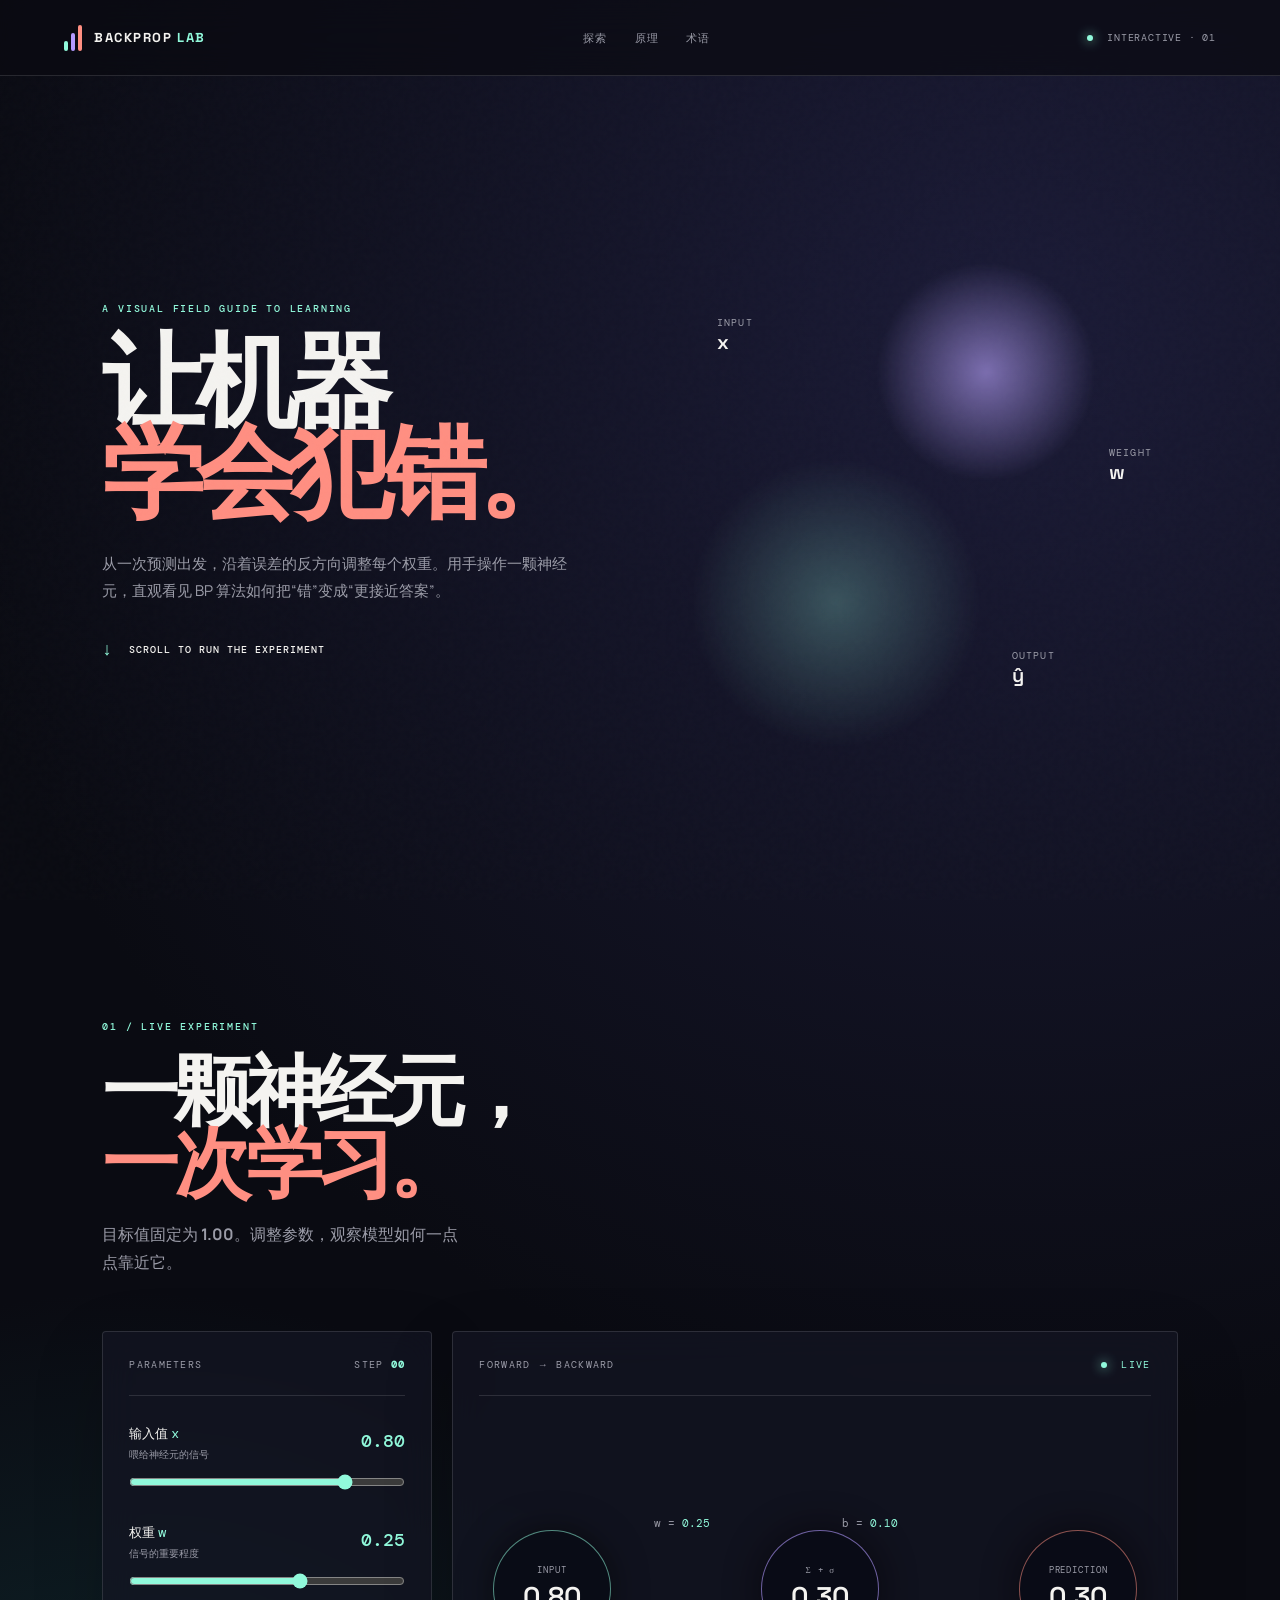
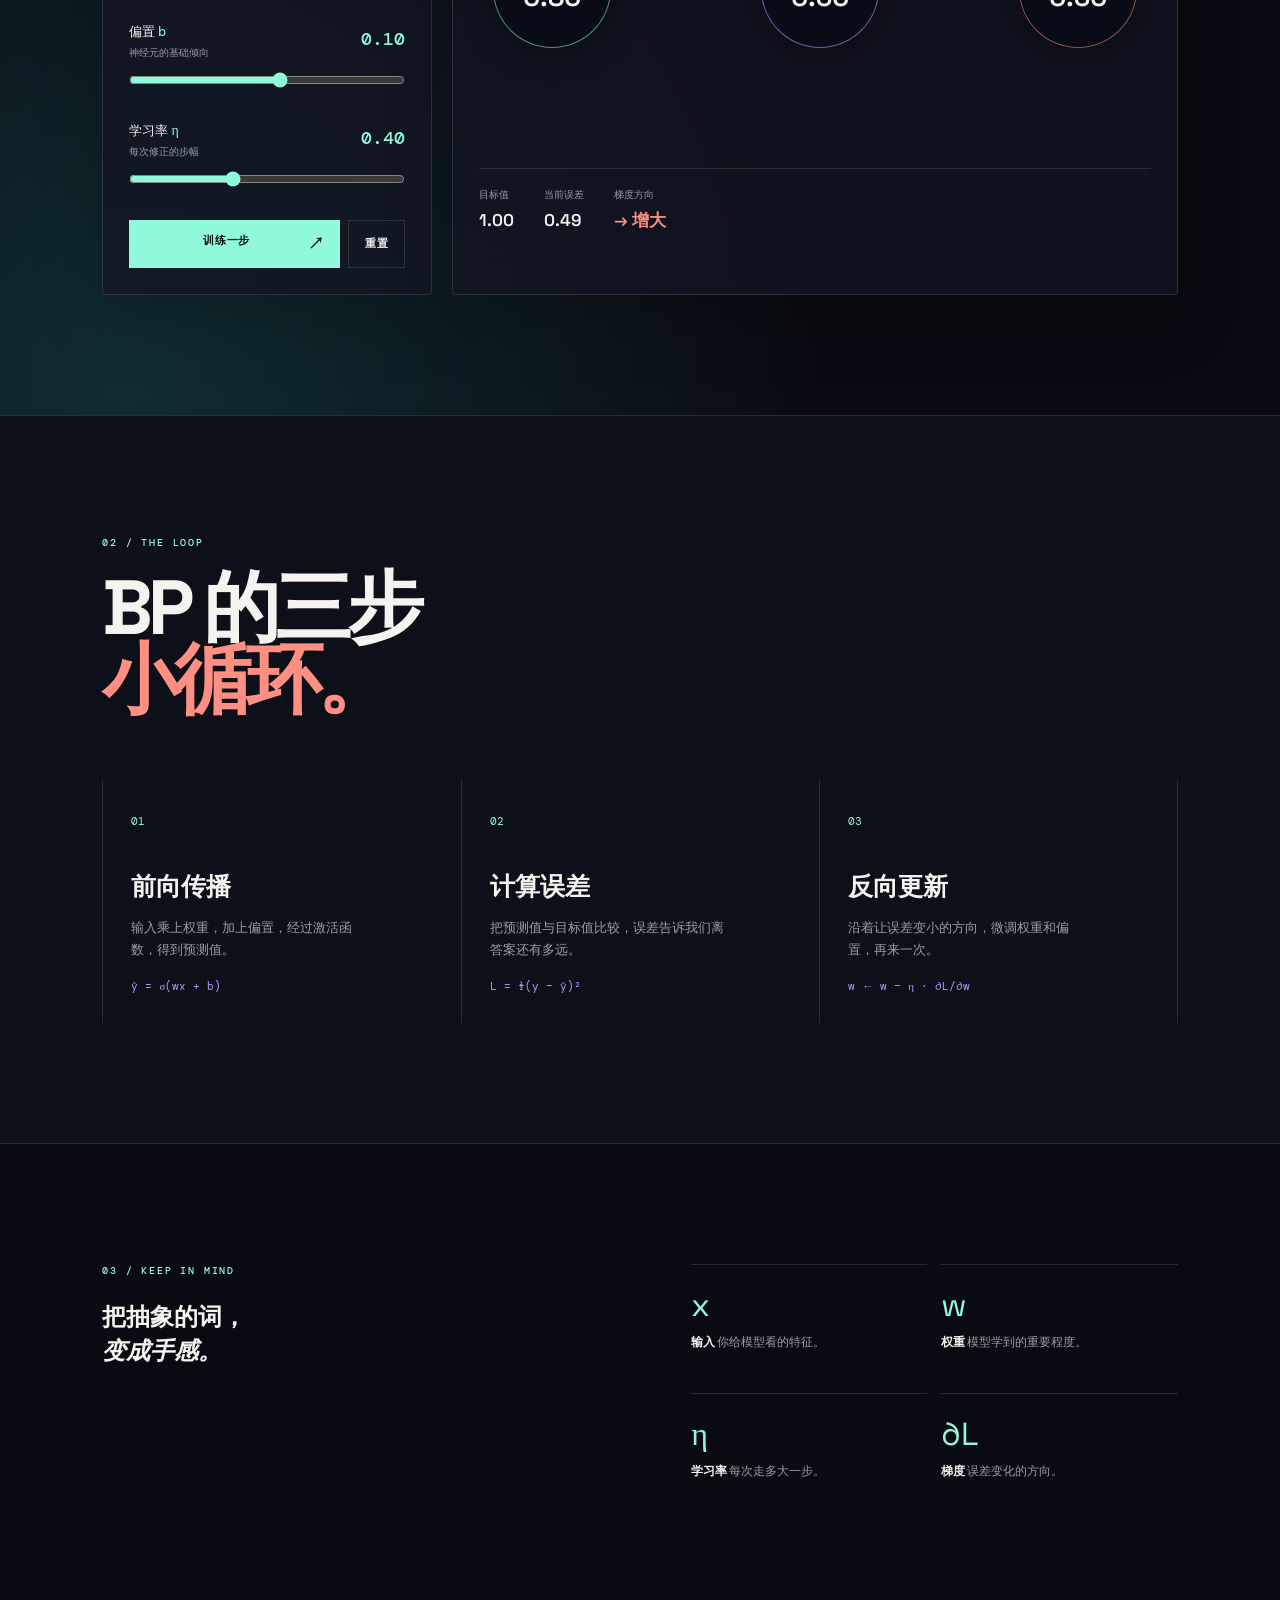
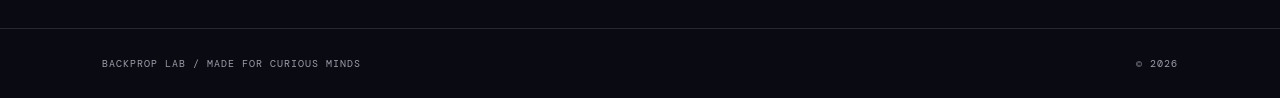
==== index.html @ 2132546a "Create interactive backprop lab" ====
<!doctype html>
<html lang="zh-CN">
<head>
  <meta charset="UTF-8" />
  <meta name="viewport" content="width=device-width, initial-scale=1.0" />
  <meta name="description" content="BP 反向传播算法交互式学习实验室" />
  <title>Backprop Lab · BP反向传播学习实验室</title>
  <link rel="preconnect" href="https://fonts.googleapis.com">
  <link rel="preconnect" href="https://fonts.gstatic.com" crossorigin>
  <link href="https://fonts.googleapis.com/css2?family=DM+Mono:wght@400;500&family=Manrope:wght@400;500;600;700;800&family=Space+Grotesk:wght@500;600;700&display=swap" rel="stylesheet">
  <link rel="stylesheet" href="styles.css" />
</head>
<body>
  <div class="noise"></div>
  <header class="topbar">
    <a class="brand" href="#top"><span class="brand-mark"><i></i><i></i><i></i></span><span>BACKPROP <em>LAB</em></span></a>
    <nav><a href="#explore">探索</a><a href="#how">原理</a><a href="#glossary">术语</a></nav>
    <div class="top-meta"><span class="status-dot"></span> INTERACTIVE · 01</div>
  </header>

  <main id="top">
    <section class="hero">
      <div class="hero-copy">
        <p class="eyebrow">A VISUAL FIELD GUIDE TO LEARNING</p>
        <h1>让机器<br><span>学会犯错。</span></h1>
        <p class="hero-lede">从一次预测出发，沿着误差的反方向调整每个权重。用手操作一颗神经元，直观看见 BP 算法如何把“错”变成“更接近答案”。</p>
        <a class="scroll-cue" href="#explore"><span>↓</span> SCROLL TO RUN THE EXPERIMENT</a>
      </div>
      <div class="hero-visual" aria-label="神经网络动画示意图">
        <div class="orb orb-a"></div><div class="orb orb-b"></div>
        <canvas id="heroCanvas"></canvas>
        <div class="hero-label label-input">INPUT <b>x</b></div>
        <div class="hero-label label-weight">WEIGHT <b>w</b></div>
        <div class="hero-label label-output">OUTPUT <b>ŷ</b></div>
      </div>
    </section>

    <section id="explore" class="lab-section">
      <div class="section-intro"><p class="eyebrow">01 / LIVE EXPERIMENT</p><h2>一颗神经元，<br><i>一次学习。</i></h2><p>目标值固定为 <strong>1.00</strong>。调整参数，观察模型如何一点点靠近它。</p></div>
      <div class="lab-grid">
        <div class="control-panel glass-card">
          <div class="panel-head"><span>PARAMETERS</span><span class="mono">STEP <b id="stepCount">00</b></span></div>
          <div class="control-row"><div><label for="inputRange">输入值 <span>x</span></label><p>喂给神经元的信号</p></div><output id="inputOut">0.80</output></div>
          <input id="inputRange" type="range" min="0" max="1" step="0.01" value="0.8">
          <div class="control-row"><div><label for="weightRange">权重 <span>w</span></label><p>信号的重要程度</p></div><output id="weightOut">0.25</output></div>
          <input id="weightRange" type="range" min="-1" max="1" step="0.01" value="0.25">
          <div class="control-row"><div><label for="biasRange">偏置 <span>b</span></label><p>神经元的基础倾向</p></div><output id="biasOut">0.10</output></div>
          <input id="biasRange" type="range" min="-1" max="1" step="0.01" value="0.1">
          <div class="control-row"><div><label for="lrRange">学习率 <span>η</span></label><p>每次修正的步幅</p></div><output id="lrOut">0.40</output></div>
          <input id="lrRange" type="range" min="0.05" max="1" step="0.05" value="0.4">
          <div class="button-row"><button id="trainBtn" class="primary-btn">训练一步 <span>↗</span></button><button id="resetBtn" class="ghost-btn">重置</button></div>
        </div>
        <div class="visual-panel glass-card">
          <div class="panel-head"><span>FORWARD → BACKWARD</span><span class="live-pill"><i></i> LIVE</span></div>
          <div class="neuron-stage"><canvas id="labCanvas"></canvas><div class="node node-input"><span class="node-kicker">INPUT</span><b id="nodeX">0.80</b></div><div class="node node-sum"><span class="node-kicker">Σ + σ</span><b id="nodeZ">0.30</b></div><div class="node node-output"><span class="node-kicker">PREDICTION</span><b id="nodeY">0.30</b></div><div class="edge-tag tag-w">w = <span id="edgeW">0.25</span></div><div class="edge-tag tag-b">b = <span id="edgeB">0.10</span></div></div>
          <div class="metrics"><div><span>目标值</span><b>1.00</b></div><div><span>当前误差</span><b id="lossMetric">0.49</b></div><div><span>梯度方向</span><b id="gradMetric">→ 增大</b></div></div>
        </div>
      </div>
    </section>

    <section id="how" class="how-section"><div class="section-intro"><p class="eyebrow">02 / THE LOOP</p><h2>BP 的三步<br><i>小循环。</i></h2></div><div class="steps"><article><span class="step-no">01</span><h3>前向传播</h3><p>输入乘上权重，加上偏置，经过激活函数，得到预测值。</p><code>ŷ = σ(wx + b)</code></article><article><span class="step-no">02</span><h3>计算误差</h3><p>把预测值与目标值比较，误差告诉我们离答案还有多远。</p><code>L = ½(y − ŷ)²</code></article><article><span class="step-no">03</span><h3>反向更新</h3><p>沿着让误差变小的方向，微调权重和偏置，再来一次。</p><code>w ← w − η · ∂L/∂w</code></article></div></section>

    <section id="glossary" class="glossary-section"><div><p class="eyebrow">03 / KEEP IN MIND</p><h2>把抽象的词，<br><i>变成手感。</i></h2></div><div class="glossary-grid"><div><span>x</span><p><b>输入</b> 你给模型看的特征。</p></div><div><span>w</span><p><b>权重</b> 模型学到的重要程度。</p></div><div><span>η</span><p><b>学习率</b> 每次走多大一步。</p></div><div><span>∂L</span><p><b>梯度</b> 误差变化的方向。</p></div></div></section>
  </main>
  <footer><span>BACKPROP LAB / MADE FOR CURIOUS MINDS</span><span class="mono">© 2026</span></footer>
  <script src="app.js"></script>
</body>
</html>
---- styles.css ----
:root{--bg:#0a0b12;--ink:#f4f3f0;--muted:#9b9ca8;--line:rgba(255,255,255,.12);--cyan:#91f9db;--violet:#b39aff;--coral:#ff8f82;--card:rgba(20,22,35,.72)}*{box-sizing:border-box}html{scroll-behavior:smooth}body{margin:0;background:radial-gradient(circle at 80% 10%,#1b1b37 0,transparent 35%),radial-gradient(circle at 10% 60%,#102c31 0,transparent 30%),var(--bg);color:var(--ink);font-family:Manrope,system-ui,sans-serif;overflow-x:hidden}.noise{position:fixed;inset:0;opacity:.035;pointer-events:none;background-image:url("data:image/svg+xml,%3Csvg viewBox='0 0 180 180' xmlns='http://www.w3.org/2000/svg'%3E%3Cfilter id='n'%3E%3CfeTurbulence type='fractalNoise' baseFrequency='.9' numOctaves='3' stitchTiles='stitch'/%3E%3C/filter%3E%3Crect width='100%25' height='100%25' filter='url(%23n)' opacity='.5'/%3E%3C/svg%3E")}.topbar{height:76px;display:flex;align-items:center;justify-content:space-between;padding:0 5vw;border-bottom:1px solid var(--line);position:sticky;top:0;z-index:5;background:rgba(10,11,18,.7);backdrop-filter:blur(18px)}.brand{display:flex;align-items:center;gap:12px;color:var(--ink);text-decoration:none;font:700 13px 'Space Grotesk';letter-spacing:.12em}.brand em{font-style:normal;color:var(--cyan)}.brand-mark{display:flex;gap:3px;align-items:end}.brand-mark i{display:block;width:4px;border-radius:2px;background:var(--cyan)}.brand-mark i:nth-child(1){height:10px}.brand-mark i:nth-child(2){height:18px;background:var(--violet)}.brand-mark i:nth-child(3){height:26px;background:var(--coral)}nav{display:flex;gap:28px}nav a,.top-meta{font-size:11px;color:var(--muted);text-decoration:none;letter-spacing:.08em}.top-meta{font-family:'DM Mono';font-size:10px}.status-dot,.live-pill i{display:inline-block;width:6px;height:6px;background:var(--cyan);border-radius:50%;box-shadow:0 0 12px var(--cyan);margin-right:7px}.hero{min-height:calc(100vh - 76px);display:grid;grid-template-columns:1fr 1fr;align-items:center;padding:7vw 8vw 8vw;gap:4vw}.eyebrow{font:500 10px 'DM Mono';letter-spacing:.18em;color:var(--cyan);margin:0 0 22px}.hero h1{font:800 clamp(56px,8vw,124px) 'Space Grotesk';line-height:.88;letter-spacing:-.08em;margin:0}.hero h1 span,.section-intro i{color:var(--coral);font-style:normal}.hero-lede{max-width:470px;color:var(--muted);font-size:15px;line-height:1.8;margin:32px 0}.scroll-cue{color:var(--ink);text-decoration:none;font:500 10px 'DM Mono';letter-spacing:.1em}.scroll-cue span{color:var(--cyan);font-size:18px;vertical-align:-2px;margin-right:10px}.hero-visual{height:590px;position:relative}.hero-visual canvas,.neuron-stage canvas{position:absolute;inset:0;width:100%;height:100%}.orb{position:absolute;border-radius:50%;filter:blur(1px);mix-blend-mode:screen}.orb-a{width:230px;height:230px;background:radial-gradient(circle,#b39aff99 0,transparent 67%);top:12%;right:15%;animation:float 7s ease-in-out infinite}.orb-b{width:300px;height:300px;background:radial-gradient(circle,#91f9db44 0,transparent 68%);bottom:4%;left:4%;animation:float 9s ease-in-out infinite reverse}.hero-label{position:absolute;font:10px 'DM Mono';letter-spacing:.12em;color:var(--muted)}.hero-label b{display:block;color:var(--ink);font:600 20px 'Space Grotesk';letter-spacing:0}.label-input{top:22%;left:10%}.label-weight{top:44%;right:5%}.label-output{bottom:15%;right:24%}.lab-section,.how-section,.glossary-section{padding:120px 8vw}.section-intro h2{font:700 clamp(42px,6vw,80px) 'Space Grotesk';line-height:.94;letter-spacing:-.07em;margin:0 0 22px}.section-intro>p:last-child{color:var(--muted);max-width:360px;line-height:1.7}.lab-grid{display:grid;grid-template-columns:330px 1fr;gap:20px;margin-top:55px}.glass-card{background:var(--card);border:1px solid var(--line);border-radius:4px;box-shadow:0 25px 70px #0003;backdrop-filter:blur(18px)}.control-panel{padding:26px}.panel-head{display:flex;justify-content:space-between;color:var(--muted);font:10px 'DM Mono';letter-spacing:.13em;padding-bottom:24px;border-bottom:1px solid var(--line)}.mono{font-family:'DM Mono'}.panel-head b{color:var(--cyan)}.control-row{display:flex;justify-content:space-between;align-items:center;margin-top:25px}.control-row label{font-size:13px}.control-row label span{color:var(--cyan);font:14px 'DM Mono'}.control-row p{font-size:10px;color:var(--muted);margin:4px 0 0}.control-row output{font:500 18px 'DM Mono';color:var(--cyan)}input[type=range]{width:100%;accent-color:var(--cyan);margin:12px 0 2px;cursor:pointer}.button-row{display:flex;gap:8px;margin-top:28px}.primary-btn,.ghost-btn{border:0;padding:13px 16px;font:600 11px 'DM Mono';letter-spacing:.05em;cursor:pointer}.primary-btn{background:var(--cyan);color:#07100f;flex:1}.primary-btn span{float:right;font-size:16px}.ghost-btn{background:transparent;color:var(--ink);border:1px solid var(--line)}.visual-panel{padding:26px}.live-pill{color:var(--cyan)}.neuron-stage{height:360px;position:relative;margin-top:12px}.node{position:absolute;width:118px;height:118px;border-radius:50%;display:flex;flex-direction:column;align-items:center;justify-content:center;background:rgba(8,11,20,.75);border:1px solid var(--line);box-shadow:0 0 34px #0008}.node b{font:600 27px 'Space Grotesk';margin-top:3px}.node-kicker{font:9px 'DM Mono';color:var(--muted);letter-spacing:.1em}.node-input{left:2%;top:34%;border-color:#91f9db88}.node-sum{left:42%;top:34%;border-color:#b39aff99}.node-output{right:2%;top:34%;border-color:#ff8f8288}.edge-tag{position:absolute;font:11px 'DM Mono';color:var(--muted)}.edge-tag span{color:var(--cyan)}.tag-w{left:26%;top:30%}.tag-b{left:54%;top:30%}.metrics{display:flex;border-top:1px solid var(--line);padding-top:18px;gap:30px}.metrics span{display:block;color:var(--muted);font-size:10px;margin-bottom:7px}.metrics b{font:600 17px 'Space Grotesk'}.metrics div:last-child b{color:var(--coral)}.how-section{background:#0d0f19;border-top:1px solid var(--line);border-bottom:1px solid var(--line)}.steps{display:grid;grid-template-columns:repeat(3,1fr);gap:0;margin-top:65px}.steps article{padding:28px;border-left:1px solid var(--line);min-height:220px}.steps article:last-child{border-right:1px solid var(--line)}.step-no{font:11px 'DM Mono';color:var(--cyan)}.steps h3{font:600 25px 'Space Grotesk';margin:40px 0 12px}.steps p{font-size:13px;color:var(--muted);line-height:1.7;max-width:240px}.steps code{font:11px 'DM Mono';color:var(--violet)}.glossary-section{display:grid;grid-template-columns:1fr 1fr;gap:8vw}.glossary-grid{display:grid;grid-template-columns:1fr 1fr;gap:14px;align-content:center}.glossary-grid div{border-top:1px solid var(--line);padding:20px 0}.glossary-grid span{font:32px 'Space Grotesk';color:var(--cyan)}.glossary-grid p{font-size:12px;color:var(--muted);margin:8px 0}.glossary-grid b{color:var(--ink)}footer{display:flex;justify-content:space-between;padding:28px 8vw;border-top:1px solid var(--line);font:10px 'DM Mono';color:var(--muted);letter-spacing:.1em}@keyframes float{50%{transform:translate(18px,-16px) scale(1.05)}}@media(max-width:800px){nav,.top-meta{display:none}.hero{grid-template-columns:1fr;padding:80px 7vw 40px}.hero-visual{height:330px}.lab-grid,.glossary-section{grid-template-columns:1fr}.steps{grid-template-columns:1fr}.steps article{border-right:1px solid var(--line)}.lab-section,.how-section,.glossary-section{padding:85px 7vw}.neuron-stage{height:300px}.node{width:88px;height:88px}.node b{font-size:20px}.metrics{gap:14px}.metrics b{font-size:15px}}
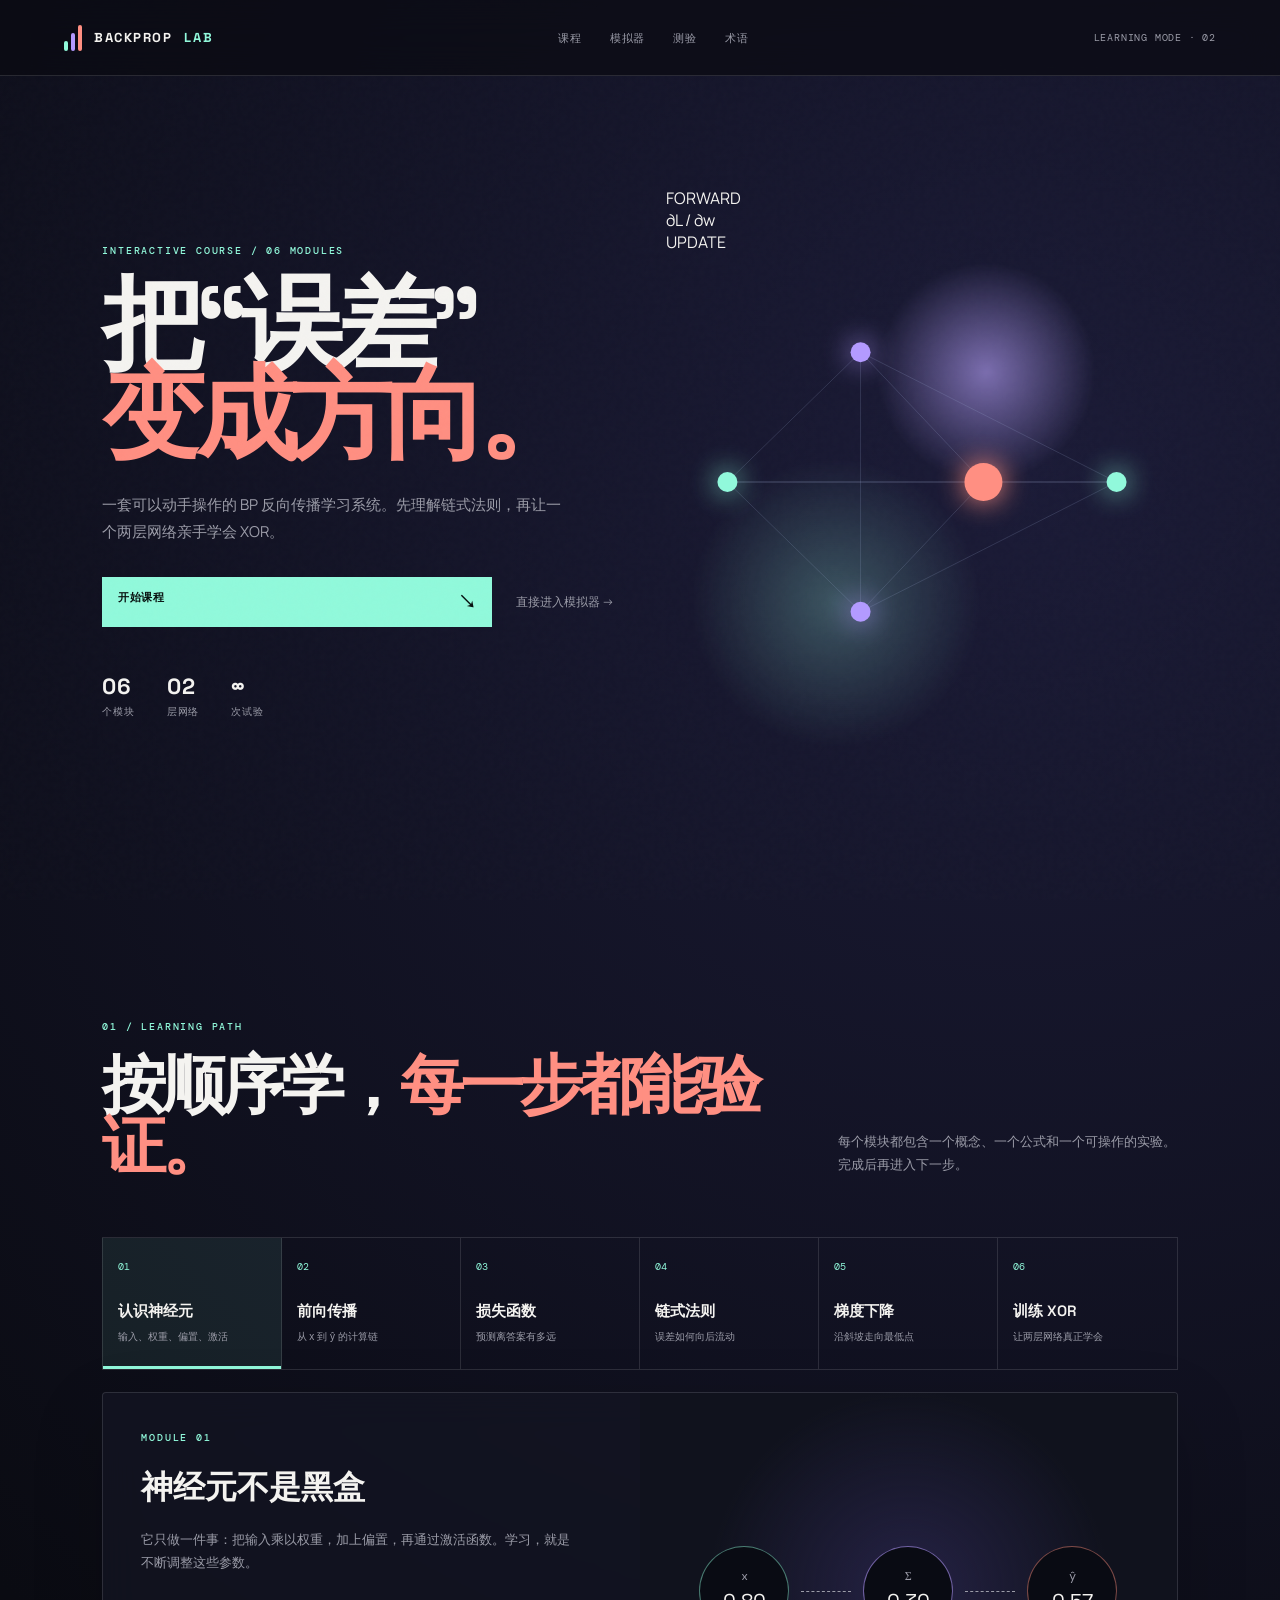
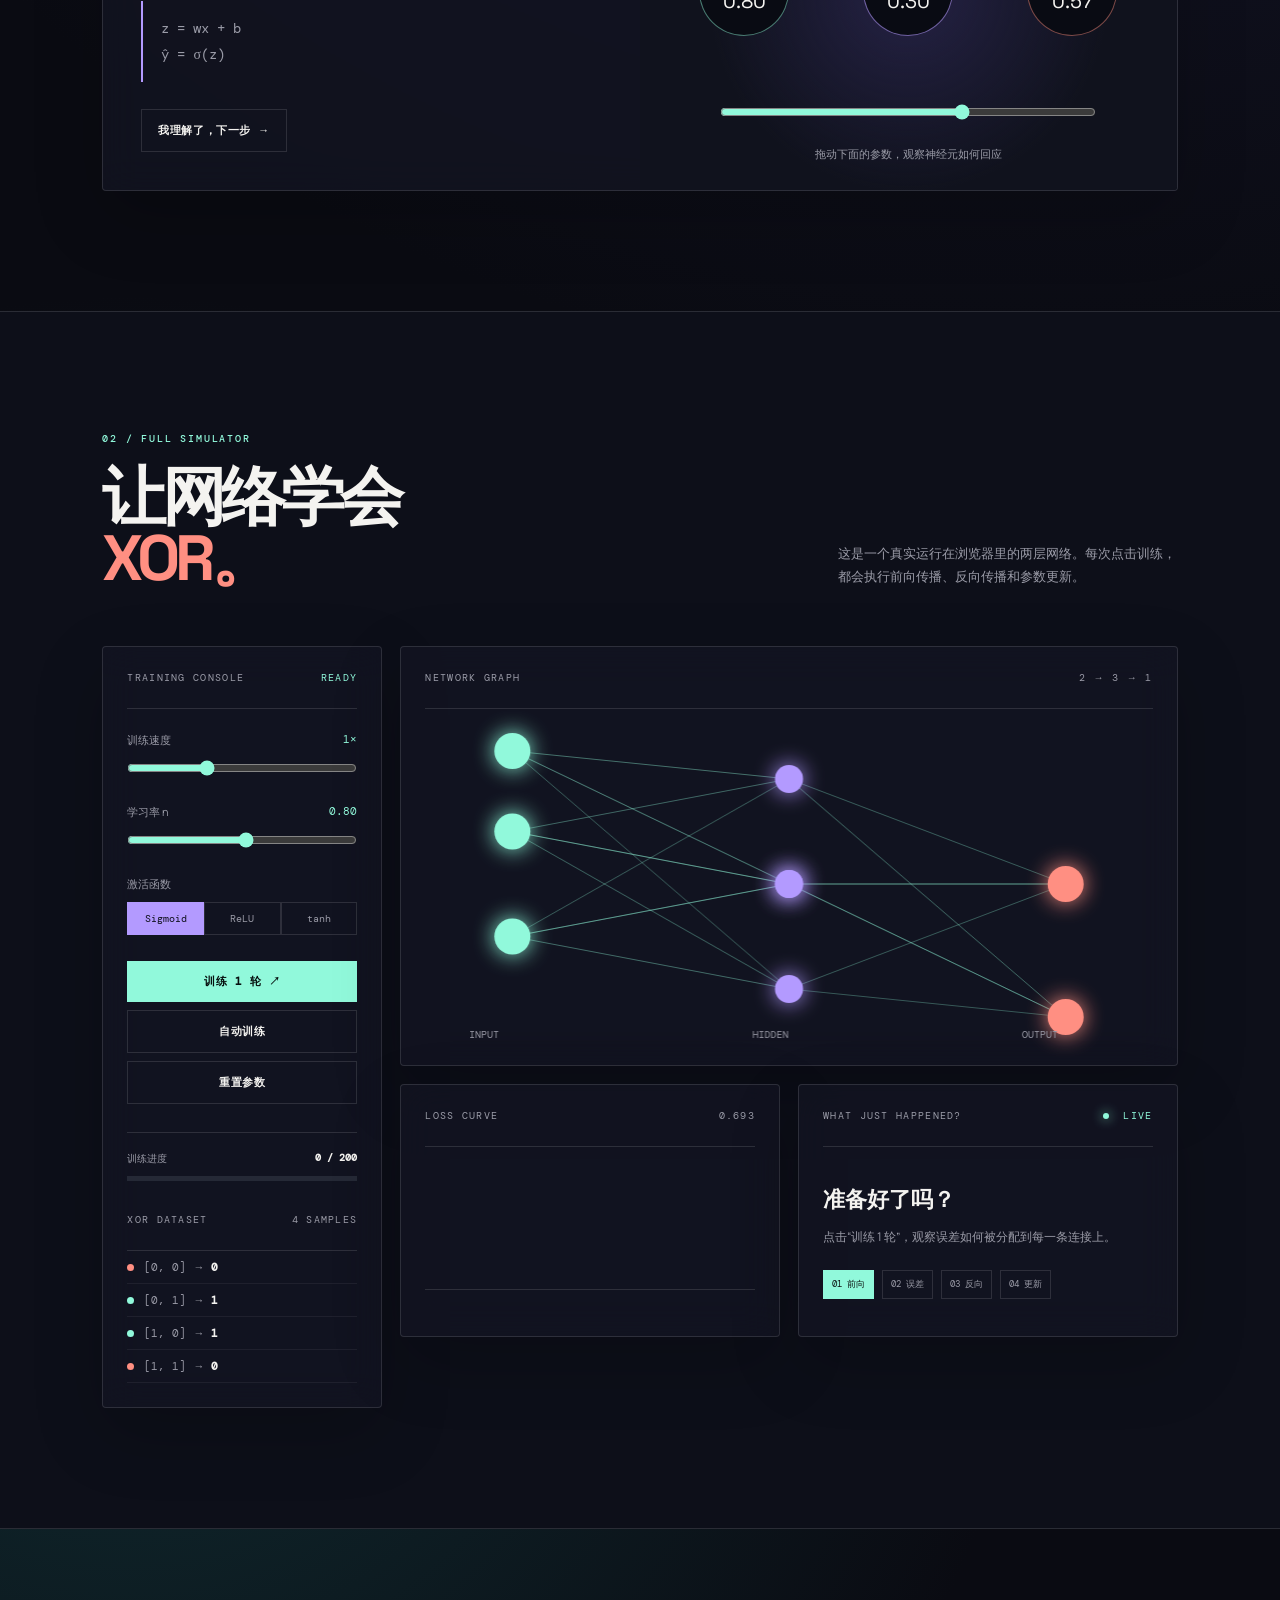
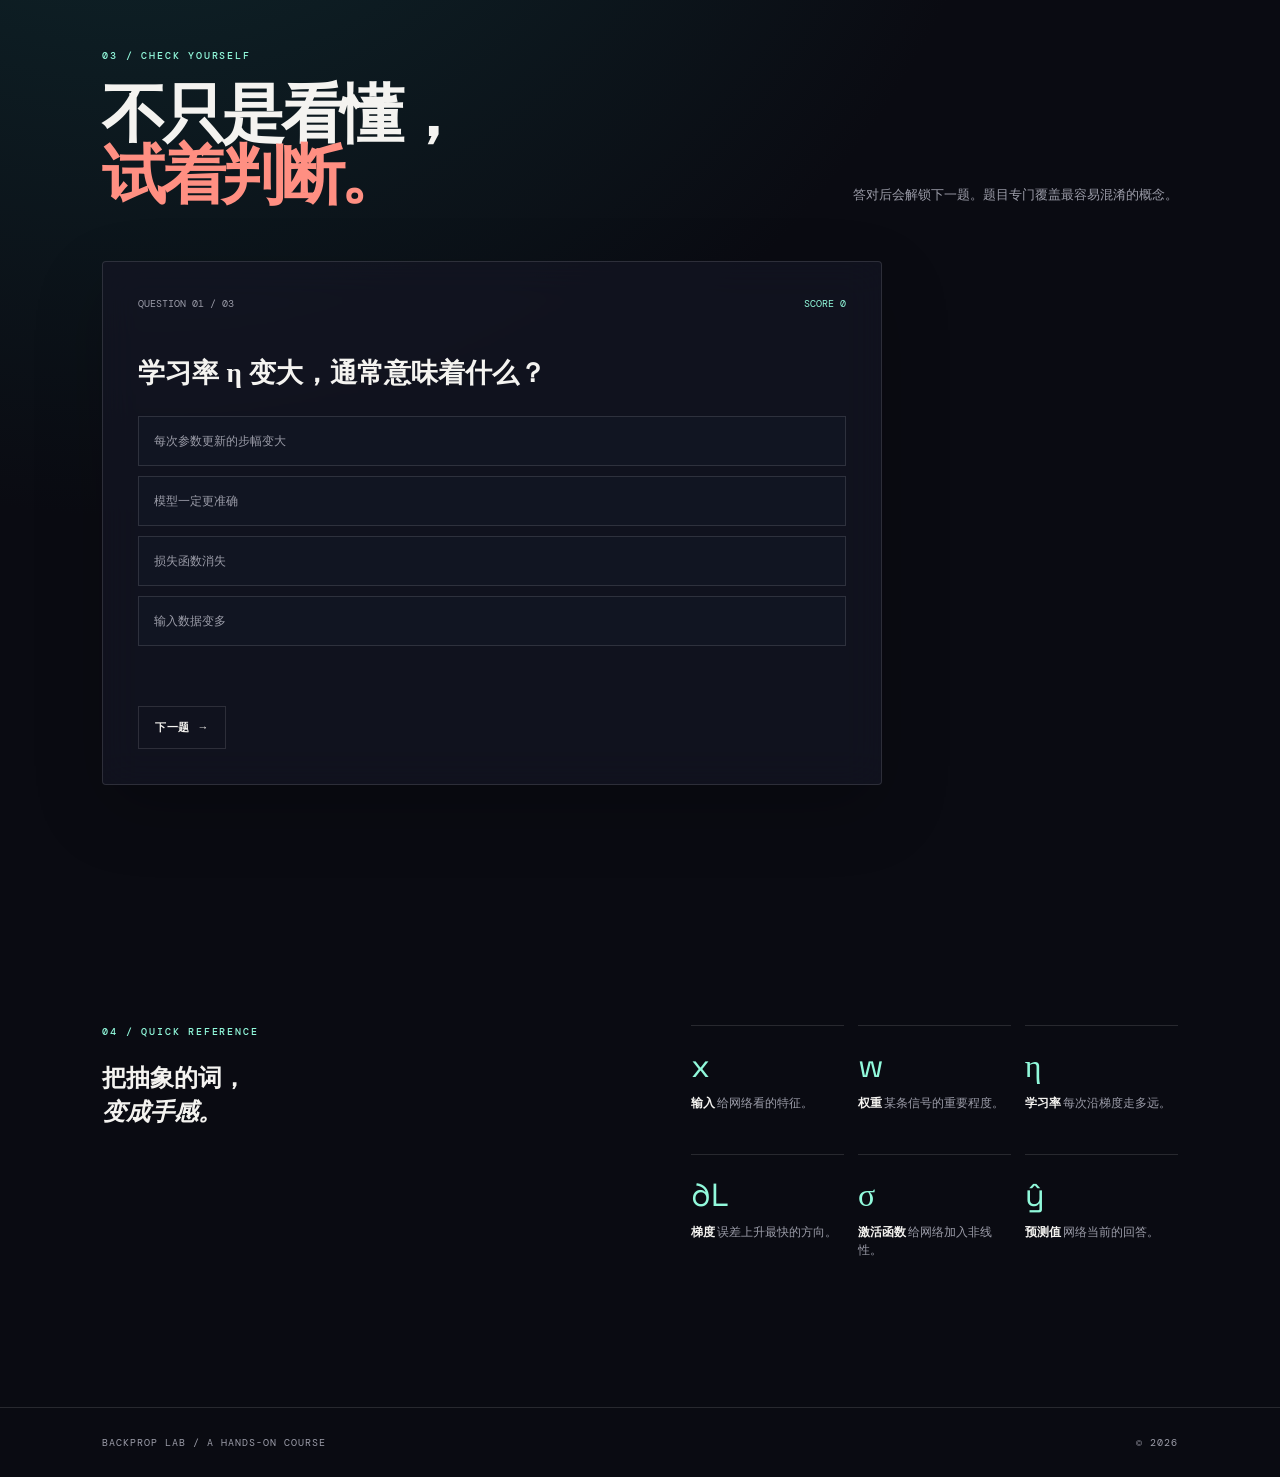
==== commit 8be05d8c: "Expand BP learning experience with course simulator and quiz" ====
--- a/index.html
+++ b/index.html
@@ -1,68 +1 @@
-<!doctype html>
-<html lang="zh-CN">
-<head>
-  <meta charset="UTF-8" />
-  <meta name="viewport" content="width=device-width, initial-scale=1.0" />
-  <meta name="description" content="BP 反向传播算法交互式学习实验室" />
-  <title>Backprop Lab · BP反向传播学习实验室</title>
-  <link rel="preconnect" href="https://fonts.googleapis.com">
-  <link rel="preconnect" href="https://fonts.gstatic.com" crossorigin>
-  <link href="https://fonts.googleapis.com/css2?family=DM+Mono:wght@400;500&family=Manrope:wght@400;500;600;700;800&family=Space+Grotesk:wght@500;600;700&display=swap" rel="stylesheet">
-  <link rel="stylesheet" href="styles.css" />
-</head>
-<body>
-  <div class="noise"></div>
-  <header class="topbar">
-    <a class="brand" href="#top"><span class="brand-mark"><i></i><i></i><i></i></span><span>BACKPROP <em>LAB</em></span></a>
-    <nav><a href="#explore">探索</a><a href="#how">原理</a><a href="#glossary">术语</a></nav>
-    <div class="top-meta"><span class="status-dot"></span> INTERACTIVE · 01</div>
-  </header>
-
-  <main id="top">
-    <section class="hero">
-      <div class="hero-copy">
-        <p class="eyebrow">A VISUAL FIELD GUIDE TO LEARNING</p>
-        <h1>让机器<br><span>学会犯错。</span></h1>
-        <p class="hero-lede">从一次预测出发，沿着误差的反方向调整每个权重。用手操作一颗神经元，直观看见 BP 算法如何把“错”变成“更接近答案”。</p>
-        <a class="scroll-cue" href="#explore"><span>↓</span> SCROLL TO RUN THE EXPERIMENT</a>
-      </div>
-      <div class="hero-visual" aria-label="神经网络动画示意图">
-        <div class="orb orb-a"></div><div class="orb orb-b"></div>
-        <canvas id="heroCanvas"></canvas>
-        <div class="hero-label label-input">INPUT <b>x</b></div>
-        <div class="hero-label label-weight">WEIGHT <b>w</b></div>
-        <div class="hero-label label-output">OUTPUT <b>ŷ</b></div>
-      </div>
-    </section>
-
-    <section id="explore" class="lab-section">
-      <div class="section-intro"><p class="eyebrow">01 / LIVE EXPERIMENT</p><h2>一颗神经元，<br><i>一次学习。</i></h2><p>目标值固定为 <strong>1.00</strong>。调整参数，观察模型如何一点点靠近它。</p></div>
-      <div class="lab-grid">
-        <div class="control-panel glass-card">
-          <div class="panel-head"><span>PARAMETERS</span><span class="mono">STEP <b id="stepCount">00</b></span></div>
-          <div class="control-row"><div><label for="inputRange">输入值 <span>x</span></label><p>喂给神经元的信号</p></div><output id="inputOut">0.80</output></div>
-          <input id="inputRange" type="range" min="0" max="1" step="0.01" value="0.8">
-          <div class="control-row"><div><label for="weightRange">权重 <span>w</span></label><p>信号的重要程度</p></div><output id="weightOut">0.25</output></div>
-          <input id="weightRange" type="range" min="-1" max="1" step="0.01" value="0.25">
-          <div class="control-row"><div><label for="biasRange">偏置 <span>b</span></label><p>神经元的基础倾向</p></div><output id="biasOut">0.10</output></div>
-          <input id="biasRange" type="range" min="-1" max="1" step="0.01" value="0.1">
-          <div class="control-row"><div><label for="lrRange">学习率 <span>η</span></label><p>每次修正的步幅</p></div><output id="lrOut">0.40</output></div>
-          <input id="lrRange" type="range" min="0.05" max="1" step="0.05" value="0.4">
-          <div class="button-row"><button id="trainBtn" class="primary-btn">训练一步 <span>↗</span></button><button id="resetBtn" class="ghost-btn">重置</button></div>
-        </div>
-        <div class="visual-panel glass-card">
-          <div class="panel-head"><span>FORWARD → BACKWARD</span><span class="live-pill"><i></i> LIVE</span></div>
-          <div class="neuron-stage"><canvas id="labCanvas"></canvas><div class="node node-input"><span class="node-kicker">INPUT</span><b id="nodeX">0.80</b></div><div class="node node-sum"><span class="node-kicker">Σ + σ</span><b id="nodeZ">0.30</b></div><div class="node node-output"><span class="node-kicker">PREDICTION</span><b id="nodeY">0.30</b></div><div class="edge-tag tag-w">w = <span id="edgeW">0.25</span></div><div class="edge-tag tag-b">b = <span id="edgeB">0.10</span></div></div>
-          <div class="metrics"><div><span>目标值</span><b>1.00</b></div><div><span>当前误差</span><b id="lossMetric">0.49</b></div><div><span>梯度方向</span><b id="gradMetric">→ 增大</b></div></div>
-        </div>
-      </div>
-    </section>
-
-    <section id="how" class="how-section"><div class="section-intro"><p class="eyebrow">02 / THE LOOP</p><h2>BP 的三步<br><i>小循环。</i></h2></div><div class="steps"><article><span class="step-no">01</span><h3>前向传播</h3><p>输入乘上权重，加上偏置，经过激活函数，得到预测值。</p><code>ŷ = σ(wx + b)</code></article><article><span class="step-no">02</span><h3>计算误差</h3><p>把预测值与目标值比较，误差告诉我们离答案还有多远。</p><code>L = ½(y − ŷ)²</code></article><article><span class="step-no">03</span><h3>反向更新</h3><p>沿着让误差变小的方向，微调权重和偏置，再来一次。</p><code>w ← w − η · ∂L/∂w</code></article></div></section>
-
-    <section id="glossary" class="glossary-section"><div><p class="eyebrow">03 / KEEP IN MIND</p><h2>把抽象的词，<br><i>变成手感。</i></h2></div><div class="glossary-grid"><div><span>x</span><p><b>输入</b> 你给模型看的特征。</p></div><div><span>w</span><p><b>权重</b> 模型学到的重要程度。</p></div><div><span>η</span><p><b>学习率</b> 每次走多大一步。</p></div><div><span>∂L</span><p><b>梯度</b> 误差变化的方向。</p></div></div></section>
-  </main>
-  <footer><span>BACKPROP LAB / MADE FOR CURIOUS MINDS</span><span class="mono">© 2026</span></footer>
-  <script src="app.js"></script>
-</body>
-</html>
+<!doctype html><html lang="zh-CN"><head><meta charset="UTF-8"><meta name="viewport" content="width=device-width,initial-scale=1"><title>BACKPROP LAB · BP反向传播学习系统</title><link rel="preconnect" href="https://fonts.googleapis.com"><link href="https://fonts.googleapis.com/css2?family=DM+Mono:wght@400;500&family=Manrope:wght@400;600;700;800&family=Space+Grotesk:wght@500;600;700&display=swap" rel="stylesheet"><link rel="stylesheet" href="styles.css"></head><body><div class="noise"></div><header class="topbar"><a class="brand" href="#top"><span class="brand-mark"><i></i><i></i><i></i></span>BACKPROP <em>LAB</em></a><nav><a href="#learn">课程</a><a href="#simulator">模拟器</a><a href="#quiz">测验</a><a href="#glossary">术语</a></nav><span class="top-meta"><i></i> LEARNING MODE · 02</span></header><main id="top"><section class="hero"><div><p class="eyebrow">INTERACTIVE COURSE / 06 MODULES</p><h1>把“误差”<br><span>变成方向。</span></h1><p class="hero-lede">一套可以动手操作的 BP 反向传播学习系统。先理解链式法则，再让一个两层网络亲手学会 XOR。</p><div class="hero-actions"><a class="primary-btn" href="#learn">开始课程 <b>↘</b></a><a class="text-link" href="#simulator">直接进入模拟器 →</a></div><div class="hero-stats"><span><b>06</b> 个模块</span><span><b>02</b> 层网络</span><span><b>∞</b> 次试验</span></div></div><div class="hero-visual"><div class="orb orb-a"></div><div class="orb orb-b"></div><canvas id="heroCanvas"></canvas><div class="hero-tag tag-a">FORWARD</div><div class="hero-tag tag-b">∂L / ∂w</div><div class="hero-tag tag-c">UPDATE</div></div></section><section id="learn" class="course-section"><div class="section-head"><div><p class="eyebrow">01 / LEARNING PATH</p><h2>按顺序学，<i>每一步都能验证。</i></h2></div><p>每个模块都包含一个概念、一个公式和一个可操作的实验。完成后再进入下一步。</p></div><div class="module-grid"><button class="module active" data-module="0"><span>01</span><strong>认识神经元</strong><small>输入、权重、偏置、激活</small></button><button class="module" data-module="1"><span>02</span><strong>前向传播</strong><small>从 x 到 ŷ 的计算链</small></button><button class="module" data-module="2"><span>03</span><strong>损失函数</strong><small>预测离答案有多远</small></button><button class="module" data-module="3"><span>04</span><strong>链式法则</strong><small>误差如何向后流动</small></button><button class="module" data-module="4"><span>05</span><strong>梯度下降</strong><small>沿斜坡走向最低点</small></button><button class="module" data-module="5"><span>06</span><strong>训练 XOR</strong><small>让两层网络真正学会</small></button></div><div class="lesson-card glass-card"><div class="lesson-copy"><p class="eyebrow" id="lessonEyebrow">MODULE 01</p><h3 id="lessonTitle">神经元不是黑盒</h3><p id="lessonText">它只做一件事：把输入乘以权重，加上偏置，再通过激活函数。学习，就是不断调整这些参数。</p><div class="formula" id="lessonFormula">z = wx + b<br><b>ŷ = σ(z)</b></div><button class="ghost-btn" id="nextLesson">我理解了，下一步 →</button></div><div class="lesson-demo"><div class="mini-node input-node">x<br><b id="lessonX">0.80</b></div><div class="mini-line"></div><div class="mini-node sum-node">Σ<br><b id="lessonZ">0.30</b></div><div class="mini-line"></div><div class="mini-node output-node">ŷ<br><b id="lessonY">0.57</b></div><div class="demo-caption">拖动下面的参数，观察神经元如何回应</div><input id="lessonSlider" type="range" min="-1" max="1" step=".01" value=".3"></div></div></section><section id="simulator" class="sim-section"><div class="section-head"><div><p class="eyebrow">02 / FULL SIMULATOR</p><h2>让网络学会<br><i>XOR。</i></h2></div><p>这是一个真实运行在浏览器里的两层网络。每次点击训练，都会执行前向传播、反向传播和参数更新。</p></div><div class="sim-grid"><aside class="control-panel glass-card"><div class="panel-head"><span>TRAINING CONSOLE</span><span class="pill" id="runState">READY</span></div><label>训练速度 <output id="speedOut">1×</output></label><input id="speedRange" type="range" min="1" max="10" value="4"><label>学习率 η <output id="simLrOut">0.80</output></label><input id="simLr" type="range" min=".05" max="1.5" step=".05" value=".8"><label>激活函数</label><div class="segmented"><button class="active" data-act="sigmoid">Sigmoid</button><button data-act="relu">ReLU</button><button data-act="tanh">tanh</button></div><div class="console-actions"><button id="trainOnce" class="primary-btn">训练 1 轮 ↗</button><button id="autoTrain" class="ghost-btn">自动训练</button><button id="resetSim" class="ghost-btn">重置参数</button></div><div class="progress-wrap"><div><span>训练进度</span><b id="epochLabel">0 / 200</b></div><div class="progress"><i id="progressBar"></i></div></div><div class="dataset"><div class="panel-head"><span>XOR DATASET</span><span>4 SAMPLES</span></div><div class="data-row"><span class="dot p0"></span>[0, 0] → <b>0</b></div><div class="data-row"><span class="dot p1"></span>[0, 1] → <b>1</b></div><div class="data-row"><span class="dot p1"></span>[1, 0] → <b>1</b></div><div class="data-row"><span class="dot p0"></span>[1, 1] → <b>0</b></div></div></aside><div class="sim-main"><div class="network-card glass-card"><div class="panel-head"><span>NETWORK GRAPH</span><span class="mono">2 → 3 → 1</span></div><canvas id="networkCanvas"></canvas></div><div class="sim-bottom"><div class="chart-card glass-card"><div class="panel-head"><span>LOSS CURVE</span><span id="lossValue" class="mono">0.693</span></div><canvas id="lossCanvas"></canvas></div><div class="insight-card glass-card"><div class="panel-head"><span>WHAT JUST HAPPENED?</span><span class="live-pill"><i></i> LIVE</span></div><h3 id="insightTitle">准备好了吗？</h3><p id="insightText">点击“训练 1 轮”，观察误差如何被分配到每一条连接上。</p><div class="step-log" id="stepLog"><span class="active">01 前向</span><span>02 误差</span><span>03 反向</span><span>04 更新</span></div></div></div></div></div></section><section id="quiz" class="quiz-section"><div class="section-head"><div><p class="eyebrow">03 / CHECK YOURSELF</p><h2>不只是看懂，<br><i>试着判断。</i></h2></div><p>答对后会解锁下一题。题目专门覆盖最容易混淆的概念。</p></div><div class="quiz-card glass-card"><div class="quiz-top"><span id="quizCount">QUESTION 01 / 03</span><span id="quizScore">SCORE 0</span></div><h3 id="quizQuestion">学习率 η 变大，通常意味着什么？</h3><div class="answers" id="answers"></div><p id="quizFeedback" class="feedback"></p><button id="nextQuiz" class="ghost-btn" disabled>下一题 →</button></div></section><section id="glossary" class="glossary-section"><div><p class="eyebrow">04 / QUICK REFERENCE</p><h2>把抽象的词，<br><i>变成手感。</i></h2></div><div class="glossary-grid"><div><span>x</span><p><b>输入</b> 给网络看的特征。</p></div><div><span>w</span><p><b>权重</b> 某条信号的重要程度。</p></div><div><span>η</span><p><b>学习率</b> 每次沿梯度走多远。</p></div><div><span>∂L</span><p><b>梯度</b> 误差上升最快的方向。</p></div><div><span>σ</span><p><b>激活函数</b> 给网络加入非线性。</p></div><div><span>ŷ</span><p><b>预测值</b> 网络当前的回答。</p></div></div></section></main><footer><span>BACKPROP LAB / A HANDS-ON COURSE</span><span>© 2026</span></footer><script src="app.js"></script></body></html>
--- a/styles.css
+++ b/styles.css
@@ -1,2 +1,4 @@
 :root{--bg:#0a0b12;--ink:#f4f3f0;--muted:#9b9ca8;--line:rgba(255,255,255,.12);--cyan:#91f9db;--violet:#b39aff;--coral:#ff8f82;--card:rgba(20,22,35,.72)}*{box-sizing:border-box}html{scroll-behavior:smooth}body{margin:0;background:radial-gradient(circle at 80% 10%,#1b1b37 0,transparent 35%),radial-gradient(circle at 10% 60%,#102c31 0,transparent 30%),var(--bg);color:var(--ink);font-family:Manrope,system-ui,sans-serif;overflow-x:hidden}.noise{position:fixed;inset:0;opacity:.035;pointer-events:none;background-image:url("data:image/svg+xml,%3Csvg viewBox='0 0 180 180' xmlns='http://www.w3.org/2000/svg'%3E%3Cfilter id='n'%3E%3CfeTurbulence type='fractalNoise' baseFrequency='.9' numOctaves='3' stitchTiles='stitch'/%3E%3C/filter%3E%3Crect width='100%25' height='100%25' filter='url(%23n)' opacity='.5'/%3E%3C/svg%3E")}.topbar{height:76px;display:flex;align-items:center;justify-content:space-between;padding:0 5vw;border-bottom:1px solid var(--line);position:sticky;top:0;z-index:5;background:rgba(10,11,18,.7);backdrop-filter:blur(18px)}.brand{display:flex;align-items:center;gap:12px;color:var(--ink);text-decoration:none;font:700 13px 'Space Grotesk';letter-spacing:.12em}.brand em{font-style:normal;color:var(--cyan)}.brand-mark{display:flex;gap:3px;align-items:end}.brand-mark i{display:block;width:4px;border-radius:2px;background:var(--cyan)}.brand-mark i:nth-child(1){height:10px}.brand-mark i:nth-child(2){height:18px;background:var(--violet)}.brand-mark i:nth-child(3){height:26px;background:var(--coral)}nav{display:flex;gap:28px}nav a,.top-meta{font-size:11px;color:var(--muted);text-decoration:none;letter-spacing:.08em}.top-meta{font-family:'DM Mono';font-size:10px}.status-dot,.live-pill i{display:inline-block;width:6px;height:6px;background:var(--cyan);border-radius:50%;box-shadow:0 0 12px var(--cyan);margin-right:7px}.hero{min-height:calc(100vh - 76px);display:grid;grid-template-columns:1fr 1fr;align-items:center;padding:7vw 8vw 8vw;gap:4vw}.eyebrow{font:500 10px 'DM Mono';letter-spacing:.18em;color:var(--cyan);margin:0 0 22px}.hero h1{font:800 clamp(56px,8vw,124px) 'Space Grotesk';line-height:.88;letter-spacing:-.08em;margin:0}.hero h1 span,.section-intro i{color:var(--coral);font-style:normal}.hero-lede{max-width:470px;color:var(--muted);font-size:15px;line-height:1.8;margin:32px 0}.scroll-cue{color:var(--ink);text-decoration:none;font:500 10px 'DM Mono';letter-spacing:.1em}.scroll-cue span{color:var(--cyan);font-size:18px;vertical-align:-2px;margin-right:10px}.hero-visual{height:590px;position:relative}.hero-visual canvas,.neuron-stage canvas{position:absolute;inset:0;width:100%;height:100%}.orb{position:absolute;border-radius:50%;filter:blur(1px);mix-blend-mode:screen}.orb-a{width:230px;height:230px;background:radial-gradient(circle,#b39aff99 0,transparent 67%);top:12%;right:15%;animation:float 7s ease-in-out infinite}.orb-b{width:300px;height:300px;background:radial-gradient(circle,#91f9db44 0,transparent 68%);bottom:4%;left:4%;animation:float 9s ease-in-out infinite reverse}.hero-label{position:absolute;font:10px 'DM Mono';letter-spacing:.12em;color:var(--muted)}.hero-label b{display:block;color:var(--ink);font:600 20px 'Space Grotesk';letter-spacing:0}.label-input{top:22%;left:10%}.label-weight{top:44%;right:5%}.label-output{bottom:15%;right:24%}.lab-section,.how-section,.glossary-section{padding:120px 8vw}.section-intro h2{font:700 clamp(42px,6vw,80px) 'Space Grotesk';line-height:.94;letter-spacing:-.07em;margin:0 0 22px}.section-intro>p:last-child{color:var(--muted);max-width:360px;line-height:1.7}.lab-grid{display:grid;grid-template-columns:330px 1fr;gap:20px;margin-top:55px}.glass-card{background:var(--card);border:1px solid var(--line);border-radius:4px;box-shadow:0 25px 70px #0003;backdrop-filter:blur(18px)}.control-panel{padding:26px}.panel-head{display:flex;justify-content:space-between;color:var(--muted);font:10px 'DM Mono';letter-spacing:.13em;padding-bottom:24px;border-bottom:1px solid var(--line)}.mono{font-family:'DM Mono'}.panel-head b{color:var(--cyan)}.control-row{display:flex;justify-content:space-between;align-items:center;margin-top:25px}.control-row label{font-size:13px}.control-row label span{color:var(--cyan);font:14px 'DM Mono'}.control-row p{font-size:10px;color:var(--muted);margin:4px 0 0}.control-row output{font:500 18px 'DM Mono';color:var(--cyan)}input[type=range]{width:100%;accent-color:var(--cyan);margin:12px 0 2px;cursor:pointer}.button-row{display:flex;gap:8px;margin-top:28px}.primary-btn,.ghost-btn{border:0;padding:13px 16px;font:600 11px 'DM Mono';letter-spacing:.05em;cursor:pointer}.primary-btn{background:var(--cyan);color:#07100f;flex:1}.primary-btn span{float:right;font-size:16px}.ghost-btn{background:transparent;color:var(--ink);border:1px solid var(--line)}.visual-panel{padding:26px}.live-pill{color:var(--cyan)}.neuron-stage{height:360px;position:relative;margin-top:12px}.node{position:absolute;width:118px;height:118px;border-radius:50%;display:flex;flex-direction:column;align-items:center;justify-content:center;background:rgba(8,11,20,.75);border:1px solid var(--line);box-shadow:0 0 34px #0008}.node b{font:600 27px 'Space Grotesk';margin-top:3px}.node-kicker{font:9px 'DM Mono';color:var(--muted);letter-spacing:.1em}.node-input{left:2%;top:34%;border-color:#91f9db88}.node-sum{left:42%;top:34%;border-color:#b39aff99}.node-output{right:2%;top:34%;border-color:#ff8f8288}.edge-tag{position:absolute;font:11px 'DM Mono';color:var(--muted)}.edge-tag span{color:var(--cyan)}.tag-w{left:26%;top:30%}.tag-b{left:54%;top:30%}.metrics{display:flex;border-top:1px solid var(--line);padding-top:18px;gap:30px}.metrics span{display:block;color:var(--muted);font-size:10px;margin-bottom:7px}.metrics b{font:600 17px 'Space Grotesk'}.metrics div:last-child b{color:var(--coral)}.how-section{background:#0d0f19;border-top:1px solid var(--line);border-bottom:1px solid var(--line)}.steps{display:grid;grid-template-columns:repeat(3,1fr);gap:0;margin-top:65px}.steps article{padding:28px;border-left:1px solid var(--line);min-height:220px}.steps article:last-child{border-right:1px solid var(--line)}.step-no{font:11px 'DM Mono';color:var(--cyan)}.steps h3{font:600 25px 'Space Grotesk';margin:40px 0 12px}.steps p{font-size:13px;color:var(--muted);line-height:1.7;max-width:240px}.steps code{font:11px 'DM Mono';color:var(--violet)}.glossary-section{display:grid;grid-template-columns:1fr 1fr;gap:8vw}.glossary-grid{display:grid;grid-template-columns:1fr 1fr;gap:14px;align-content:center}.glossary-grid div{border-top:1px solid var(--line);padding:20px 0}.glossary-grid span{font:32px 'Space Grotesk';color:var(--cyan)}.glossary-grid p{font-size:12px;color:var(--muted);margin:8px 0}.glossary-grid b{color:var(--ink)}footer{display:flex;justify-content:space-between;padding:28px 8vw;border-top:1px solid var(--line);font:10px 'DM Mono';color:var(--muted);letter-spacing:.1em}@keyframes float{50%{transform:translate(18px,-16px) scale(1.05)}}@media(max-width:800px){nav,.top-meta{display:none}.hero{grid-template-columns:1fr;padding:80px 7vw 40px}.hero-visual{height:330px}.lab-grid,.glossary-section{grid-template-columns:1fr}.steps{grid-template-columns:1fr}.steps article{border-right:1px solid var(--line)}.lab-section,.how-section,.glossary-section{padding:85px 7vw}.neuron-stage{height:300px}.node{width:88px;height:88px}.node b{font-size:20px}.metrics{gap:14px}.metrics b{font-size:15px}}
 
+/* expanded course UI */
+.hero-actions{display:flex;align-items:center;gap:24px}.hero-actions .primary-btn{display:inline-flex;justify-content:space-between;min-width:150px;text-decoration:none}.hero-actions .primary-btn b{font-size:18px}.text-link{color:var(--muted);font-size:12px;text-decoration:none}.hero-stats{display:flex;gap:32px;margin-top:45px;color:var(--muted);font:10px 'DM Mono';letter-spacing:.08em}.hero-stats b{display:block;color:var(--ink);font:700 22px 'Space Grotesk';margin-bottom:5px}.course-section,.sim-section,.quiz-section{padding:120px 8vw}.section-head{display:flex;justify-content:space-between;align-items:end;gap:30px}.section-head h2{font:700 clamp(40px,5vw,70px) 'Space Grotesk';line-height:.95;letter-spacing:-.07em;margin:0}.section-head h2 i{color:var(--coral);font-style:normal}.section-head>p{max-width:340px;color:var(--muted);font-size:13px;line-height:1.8;margin:0}.module-grid{display:grid;grid-template-columns:repeat(6,1fr);border-top:1px solid var(--line);border-bottom:1px solid var(--line);margin-top:60px}.module{appearance:none;text-align:left;background:transparent;color:var(--ink);border:0;border-right:1px solid var(--line);padding:22px 15px 25px;cursor:pointer;min-height:130px}.module:first-child{border-left:1px solid var(--line)}.module span{display:block;color:var(--cyan);font:10px 'DM Mono';margin-bottom:28px}.module strong{display:block;font:600 15px 'Space Grotesk'}.module small{display:block;color:var(--muted);font-size:10px;margin-top:8px;line-height:1.5}.module.active{background:rgba(145,249,219,.08);box-shadow:inset 0 -3px var(--cyan)}.lesson-card{display:grid;grid-template-columns:1fr 1fr;margin-top:22px;min-height:340px;overflow:hidden}.lesson-copy{padding:38px}.lesson-copy h3{font:600 32px 'Space Grotesk';margin:0 0 18px}.lesson-copy>p:not(.eyebrow){color:var(--muted);line-height:1.8;font-size:13px;max-width:440px}.formula{border-left:2px solid var(--violet);padding:15px 18px;margin:27px 0;font:14px 'DM Mono';line-height:1.8;color:var(--muted)}.formula b{color:var(--cyan)}.lesson-demo{background:radial-gradient(circle at 50% 50%,#252245,transparent 60%),#10121d;display:flex;align-items:center;justify-content:center;gap:12px;position:relative}.mini-node{width:90px;height:90px;border:1px solid var(--line);border-radius:50%;display:flex;align-items:center;justify-content:center;flex-direction:column;color:var(--muted);font:12px 'DM Mono';background:#090b13}.mini-node b{color:var(--ink);font:20px 'Space Grotesk';margin-top:4px}.input-node{border-color:#91f9db77}.sum-node{border-color:#b39aff99}.output-node{border-color:#ff8f8277}.mini-line{width:50px;border-top:1px dashed var(--muted)}.demo-caption{position:absolute;bottom:28px;color:var(--muted);font-size:11px}.lesson-demo input{position:absolute;width:70%;bottom:68px;accent-color:var(--cyan)}.sim-section{background:#0d0f19;border-top:1px solid var(--line);border-bottom:1px solid var(--line)}.sim-grid{display:grid;grid-template-columns:280px 1fr;gap:18px;margin-top:58px}.control-panel{padding:24px}.control-panel label{display:flex;justify-content:space-between;color:var(--muted);font-size:11px;margin-top:23px}.control-panel label output{color:var(--cyan);font-family:'DM Mono'}.pill{color:var(--cyan);font:10px 'DM Mono'}.segmented{display:grid;grid-template-columns:repeat(3,1fr);margin-top:10px}.segmented button{background:transparent;border:1px solid var(--line);color:var(--muted);padding:9px 3px;font:10px 'DM Mono';cursor:pointer}.segmented button.active{background:var(--violet);color:#0d0f19;border-color:var(--violet)}.console-actions{display:grid;gap:8px;margin-top:26px}.console-actions .primary-btn{width:100%}.progress-wrap{margin-top:28px;border-top:1px solid var(--line);padding-top:18px;font-size:10px;color:var(--muted)}.progress-wrap>div:first-child{display:flex;justify-content:space-between}.progress-wrap b{color:var(--ink);font-family:'DM Mono'}.progress{height:5px;background:#252936;margin-top:10px}.progress i{display:block;height:100%;width:0;background:var(--cyan);transition:width .3s}.dataset{margin-top:32px}.data-row{font:11px 'DM Mono';color:var(--muted);padding:9px 0;border-bottom:1px solid rgba(255,255,255,.06)}.data-row b{color:var(--ink)}.dot{display:inline-block;width:7px;height:7px;border-radius:50%;margin-right:10px}.p0{background:var(--coral)}.p1{background:var(--cyan)}.sim-main{min-width:0}.network-card{height:420px;padding:24px;position:relative}.network-card canvas{width:100%;height:350px;display:block}.sim-bottom{display:grid;grid-template-columns:1fr 1fr;gap:18px;margin-top:18px}.chart-card,.insight-card{padding:24px;min-height:220px}.chart-card canvas{width:100%;height:150px;display:block;margin-top:15px}.insight-card h3{font:600 22px 'Space Grotesk';margin:38px 0 10px}.insight-card p{font-size:12px;line-height:1.7;color:var(--muted);max-width:380px}.step-log{display:flex;gap:8px;margin-top:22px}.step-log span{font:9px 'DM Mono';padding:7px 8px;border:1px solid var(--line);color:var(--muted)}.step-log span.active{color:#0b1210;background:var(--cyan);border-color:var(--cyan)}.quiz-card{max-width:780px;margin-top:55px;padding:35px}.quiz-top{display:flex;justify-content:space-between;color:var(--muted);font:10px 'DM Mono'}.quiz-top span:last-child{color:var(--cyan)}.quiz-card h3{font:600 27px 'Space Grotesk';margin:45px 0 25px}.answers{display:grid;gap:10px}.answers button{padding:15px;text-align:left;background:#111522;color:var(--muted);border:1px solid var(--line);cursor:pointer;font:12px Manrope}.answers button:hover{border-color:var(--cyan);color:var(--ink)}.answers button.correct{background:#123d36;border-color:var(--cyan);color:var(--cyan)}.answers button.wrong{background:#391d27;border-color:var(--coral);color:var(--coral)}.feedback{min-height:20px;font-size:12px;color:var(--cyan);margin:20px 0}.glossary-grid{grid-template-columns:repeat(3,1fr)}@media(max-width:900px){.module-grid{grid-template-columns:repeat(3,1fr)}.module:nth-child(4){border-left:1px solid var(--line)}.lesson-card,.sim-grid,.sim-bottom{grid-template-columns:1fr}.lesson-demo{min-height:300px}.section-head{display:block}.section-head>p{margin-top:22px}.glossary-section{display:block}.glossary-grid{margin-top:40px}}@media(max-width:600px){.module-grid{grid-template-columns:repeat(2,1fr)}.hero-actions{flex-wrap:wrap}.hero-stats{gap:18px}.course-section,.sim-section,.quiz-section{padding:85px 7vw}.lesson-demo{gap:3px}.mini-node{width:70px;height:70px}.mini-line{width:22px}.glossary-grid{grid-template-columns:1fr 1fr}}
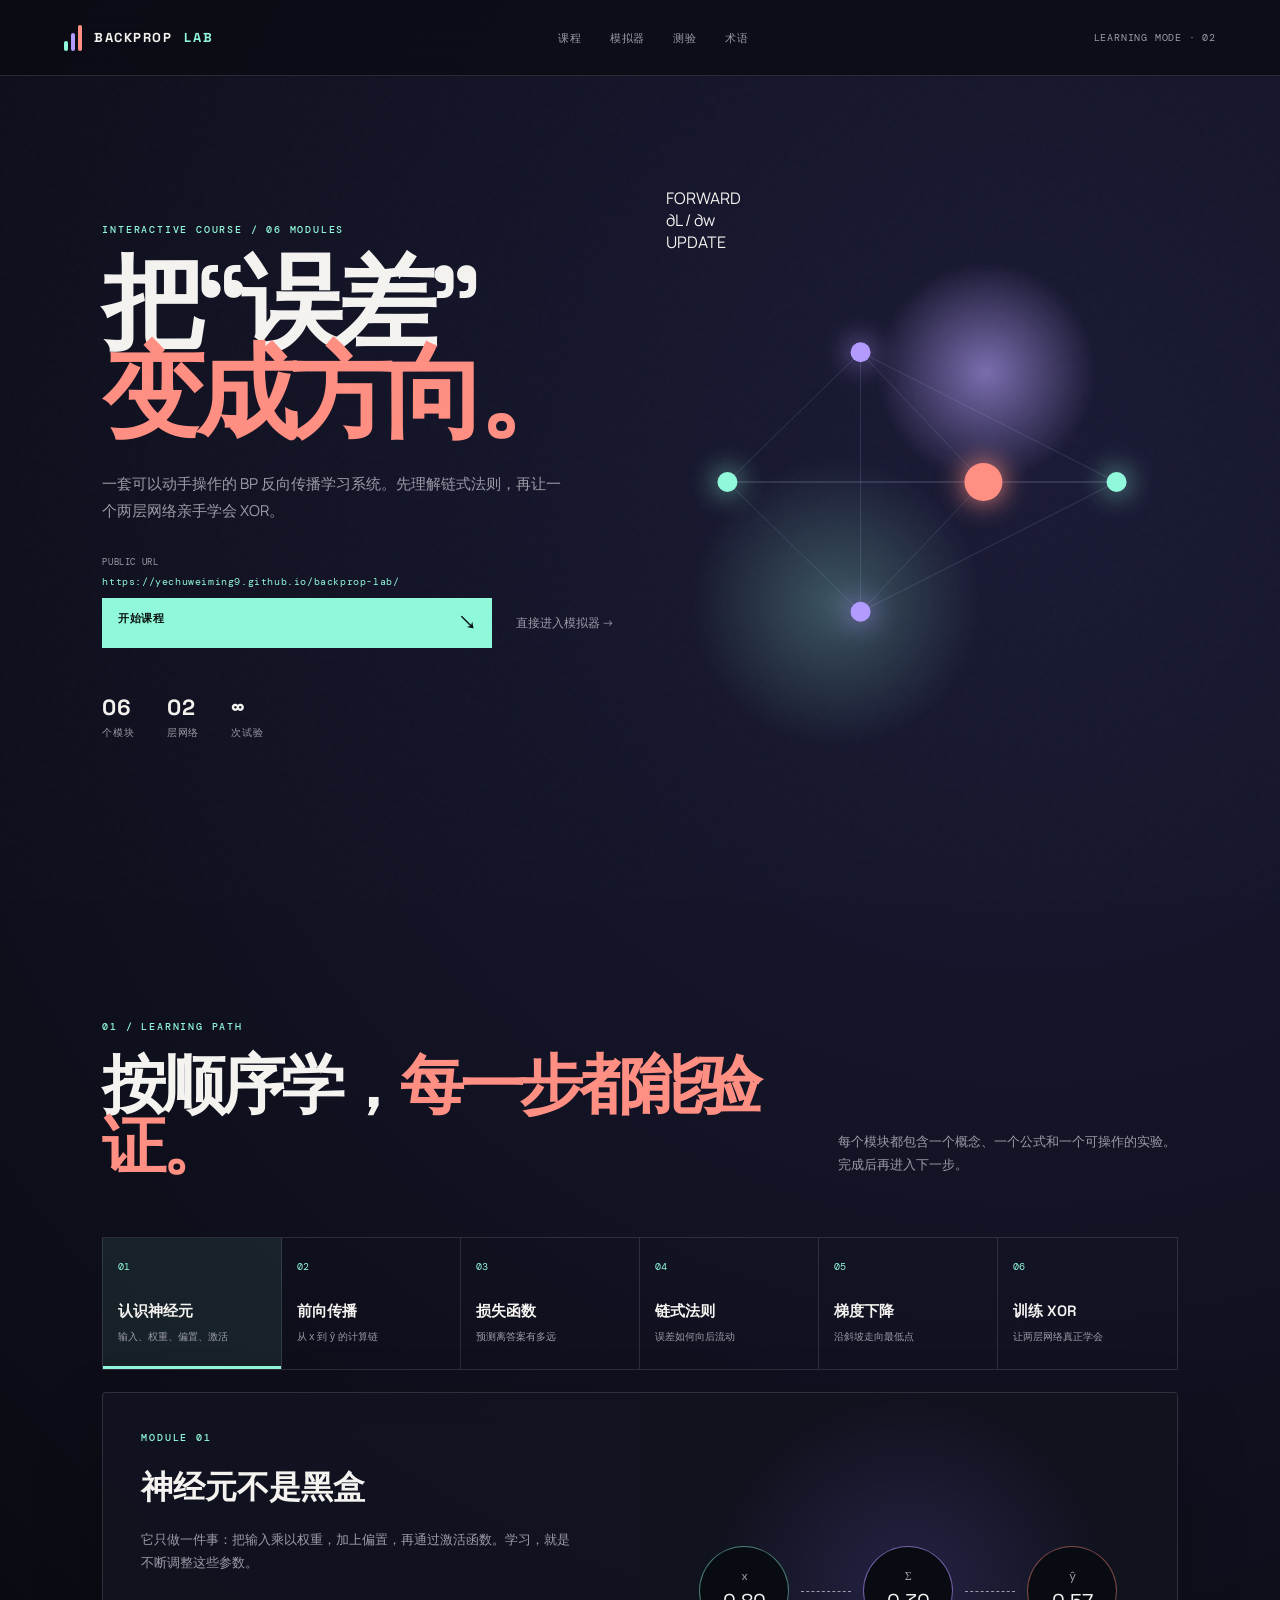
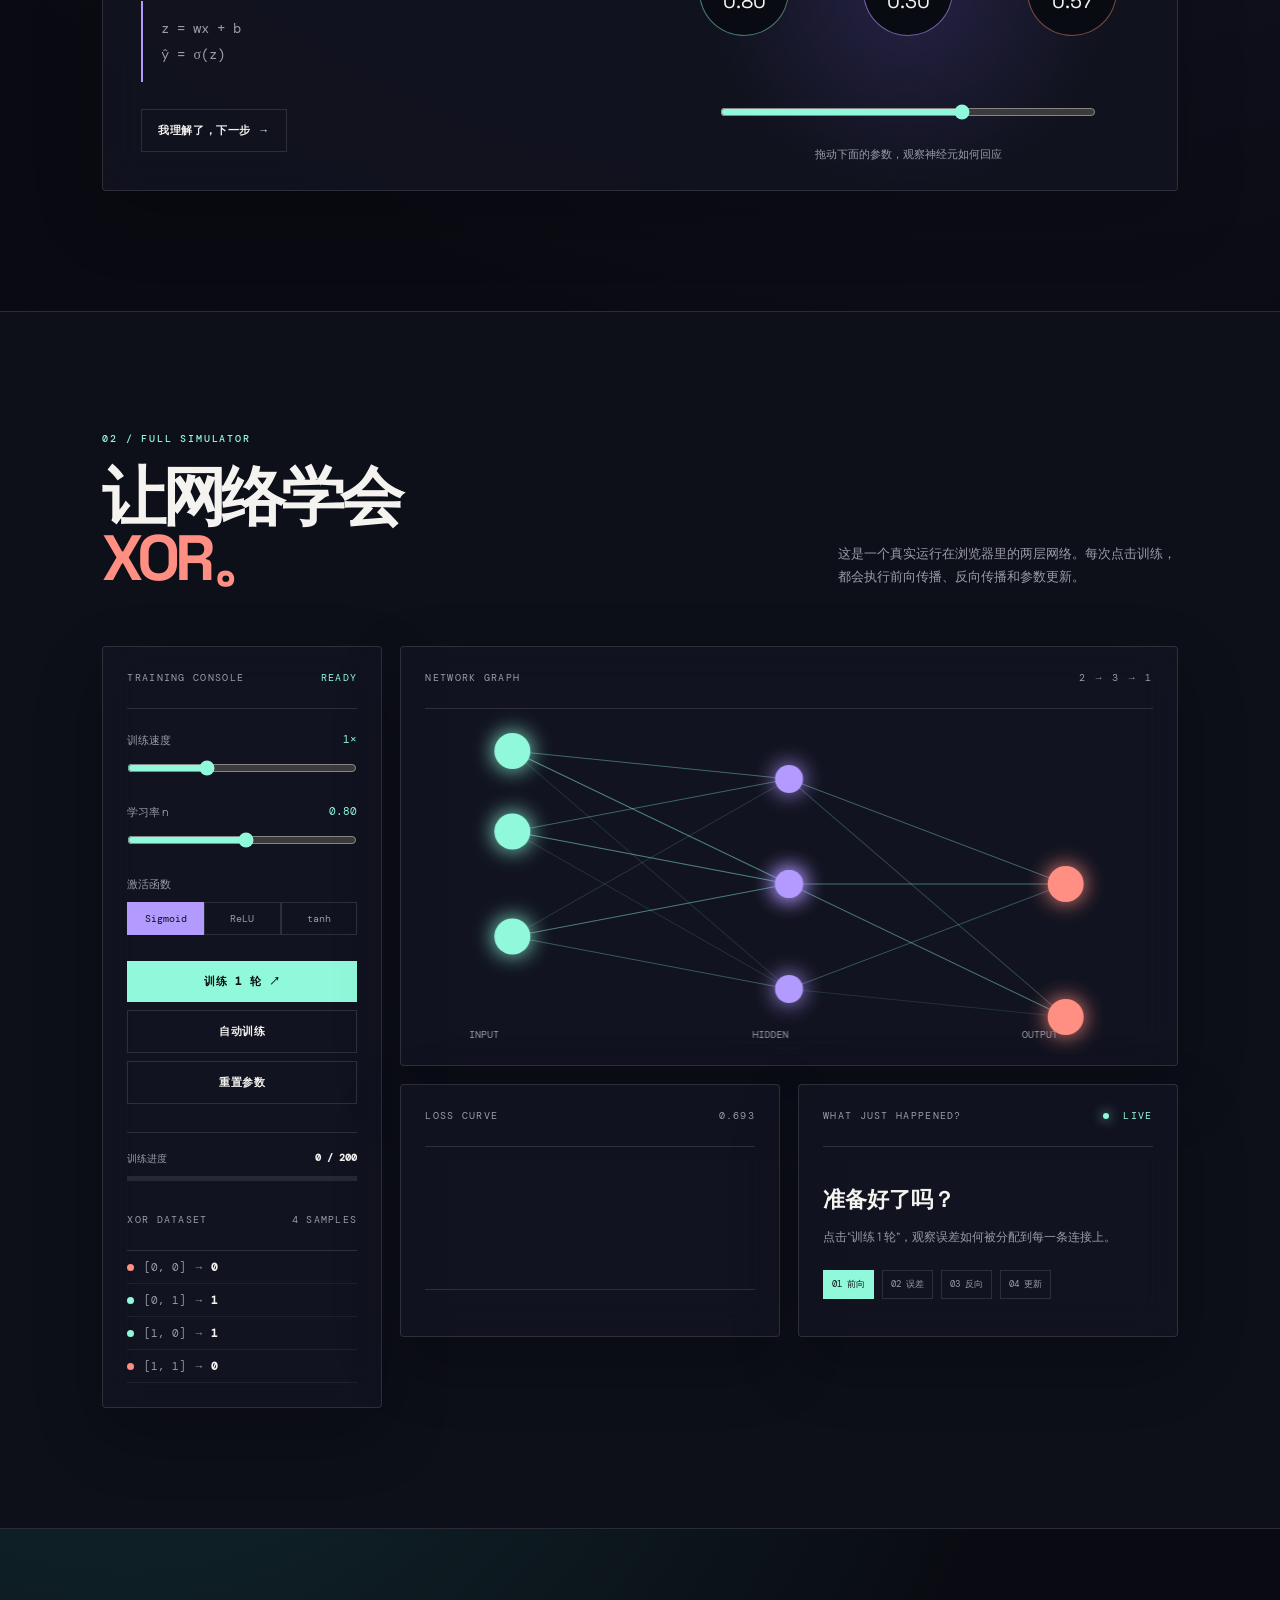
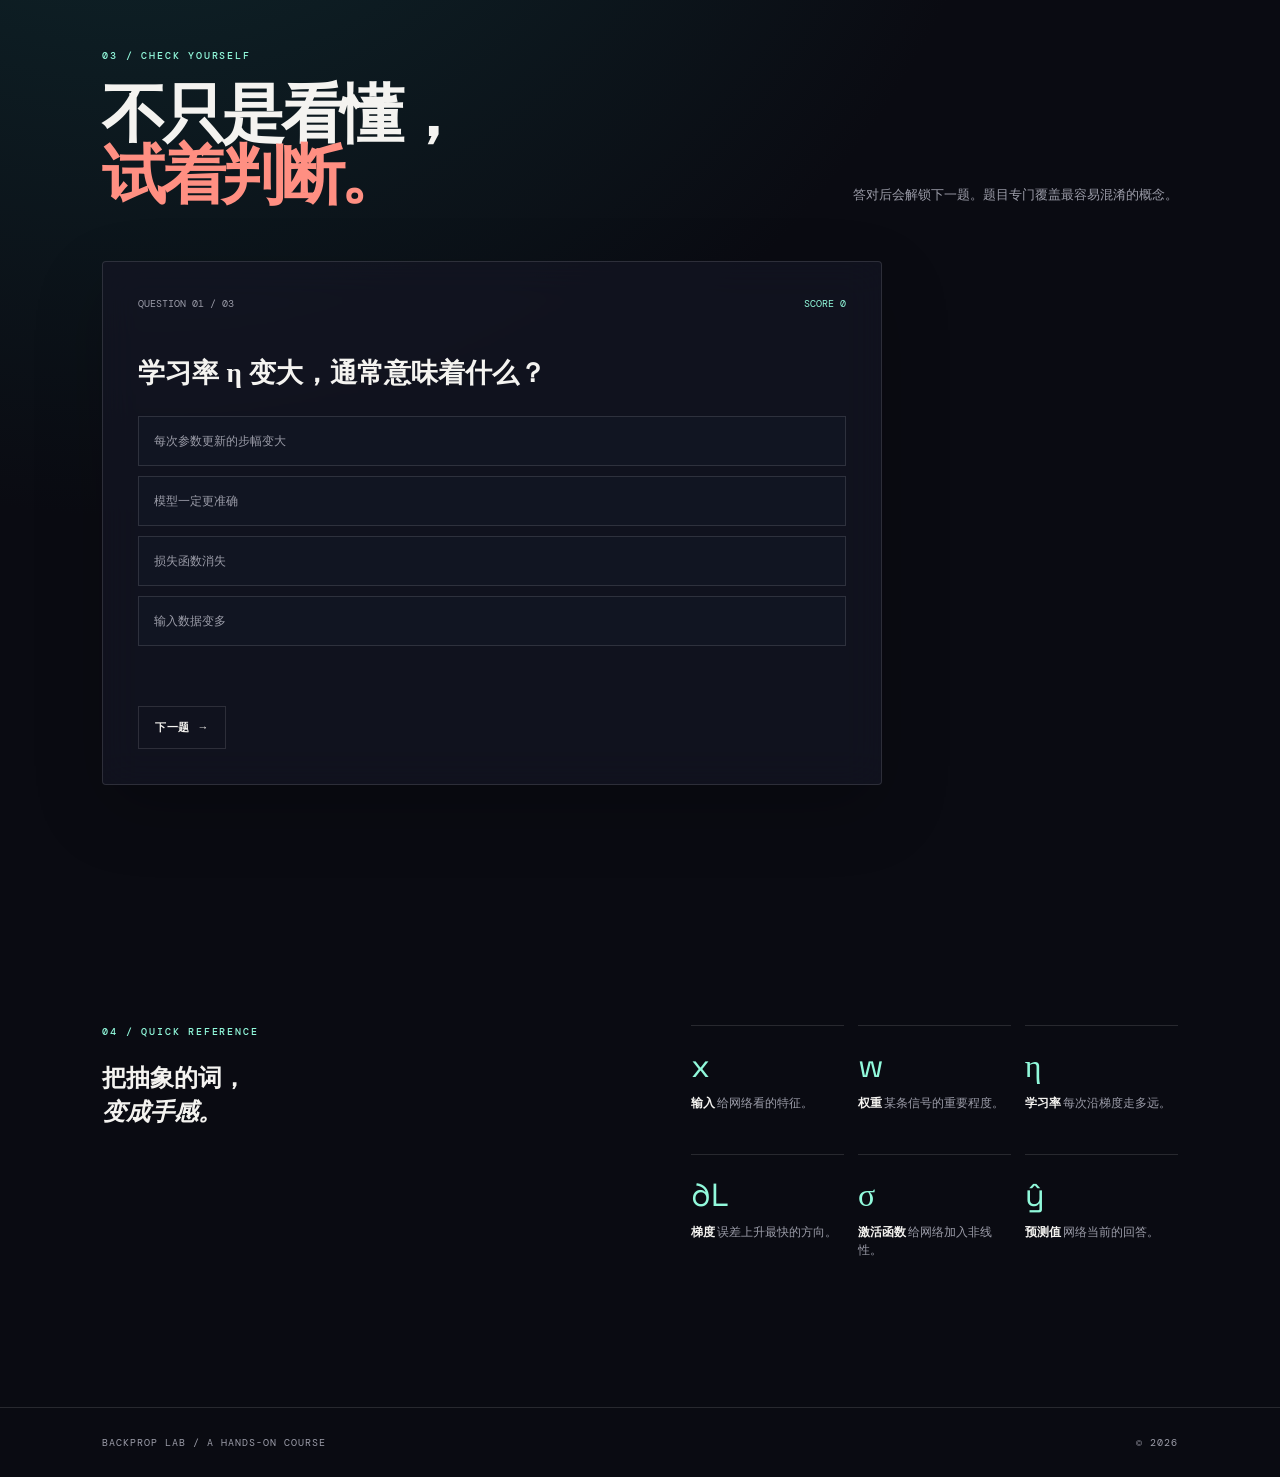
==== commit 3abe596c: "Show public site URL in introduction" ====
--- a/index.html
+++ b/index.html
@@ -1 +1,2 @@
-<!doctype html><html lang="zh-CN"><head><meta charset="UTF-8"><meta name="viewport" content="width=device-width,initial-scale=1"><title>BACKPROP LAB · BP反向传播学习系统</title><link rel="preconnect" href="https://fonts.googleapis.com"><link href="https://fonts.googleapis.com/css2?family=DM+Mono:wght@400;500&family=Manrope:wght@400;600;700;800&family=Space+Grotesk:wght@500;600;700&display=swap" rel="stylesheet"><link rel="stylesheet" href="styles.css"></head><body><div class="noise"></div><header class="topbar"><a class="brand" href="#top"><span class="brand-mark"><i></i><i></i><i></i></span>BACKPROP <em>LAB</em></a><nav><a href="#learn">课程</a><a href="#simulator">模拟器</a><a href="#quiz">测验</a><a href="#glossary">术语</a></nav><span class="top-meta"><i></i> LEARNING MODE · 02</span></header><main id="top"><section class="hero"><div><p class="eyebrow">INTERACTIVE COURSE / 06 MODULES</p><h1>把“误差”<br><span>变成方向。</span></h1><p class="hero-lede">一套可以动手操作的 BP 反向传播学习系统。先理解链式法则，再让一个两层网络亲手学会 XOR。</p><div class="hero-actions"><a class="primary-btn" href="#learn">开始课程 <b>↘</b></a><a class="text-link" href="#simulator">直接进入模拟器 →</a></div><div class="hero-stats"><span><b>06</b> 个模块</span><span><b>02</b> 层网络</span><span><b>∞</b> 次试验</span></div></div><div class="hero-visual"><div class="orb orb-a"></div><div class="orb orb-b"></div><canvas id="heroCanvas"></canvas><div class="hero-tag tag-a">FORWARD</div><div class="hero-tag tag-b">∂L / ∂w</div><div class="hero-tag tag-c">UPDATE</div></div></section><section id="learn" class="course-section"><div class="section-head"><div><p class="eyebrow">01 / LEARNING PATH</p><h2>按顺序学，<i>每一步都能验证。</i></h2></div><p>每个模块都包含一个概念、一个公式和一个可操作的实验。完成后再进入下一步。</p></div><div class="module-grid"><button class="module active" data-module="0"><span>01</span><strong>认识神经元</strong><small>输入、权重、偏置、激活</small></button><button class="module" data-module="1"><span>02</span><strong>前向传播</strong><small>从 x 到 ŷ 的计算链</small></button><button class="module" data-module="2"><span>03</span><strong>损失函数</strong><small>预测离答案有多远</small></button><button class="module" data-module="3"><span>04</span><strong>链式法则</strong><small>误差如何向后流动</small></button><button class="module" data-module="4"><span>05</span><strong>梯度下降</strong><small>沿斜坡走向最低点</small></button><button class="module" data-module="5"><span>06</span><strong>训练 XOR</strong><small>让两层网络真正学会</small></button></div><div class="lesson-card glass-card"><div class="lesson-copy"><p class="eyebrow" id="lessonEyebrow">MODULE 01</p><h3 id="lessonTitle">神经元不是黑盒</h3><p id="lessonText">它只做一件事：把输入乘以权重，加上偏置，再通过激活函数。学习，就是不断调整这些参数。</p><div class="formula" id="lessonFormula">z = wx + b<br><b>ŷ = σ(z)</b></div><button class="ghost-btn" id="nextLesson">我理解了，下一步 →</button></div><div class="lesson-demo"><div class="mini-node input-node">x<br><b id="lessonX">0.80</b></div><div class="mini-line"></div><div class="mini-node sum-node">Σ<br><b id="lessonZ">0.30</b></div><div class="mini-line"></div><div class="mini-node output-node">ŷ<br><b id="lessonY">0.57</b></div><div class="demo-caption">拖动下面的参数，观察神经元如何回应</div><input id="lessonSlider" type="range" min="-1" max="1" step=".01" value=".3"></div></div></section><section id="simulator" class="sim-section"><div class="section-head"><div><p class="eyebrow">02 / FULL SIMULATOR</p><h2>让网络学会<br><i>XOR。</i></h2></div><p>这是一个真实运行在浏览器里的两层网络。每次点击训练，都会执行前向传播、反向传播和参数更新。</p></div><div class="sim-grid"><aside class="control-panel glass-card"><div class="panel-head"><span>TRAINING CONSOLE</span><span class="pill" id="runState">READY</span></div><label>训练速度 <output id="speedOut">1×</output></label><input id="speedRange" type="range" min="1" max="10" value="4"><label>学习率 η <output id="simLrOut">0.80</output></label><input id="simLr" type="range" min=".05" max="1.5" step=".05" value=".8"><label>激活函数</label><div class="segmented"><button class="active" data-act="sigmoid">Sigmoid</button><button data-act="relu">ReLU</button><button data-act="tanh">tanh</button></div><div class="console-actions"><button id="trainOnce" class="primary-btn">训练 1 轮 ↗</button><button id="autoTrain" class="ghost-btn">自动训练</button><button id="resetSim" class="ghost-btn">重置参数</button></div><div class="progress-wrap"><div><span>训练进度</span><b id="epochLabel">0 / 200</b></div><div class="progress"><i id="progressBar"></i></div></div><div class="dataset"><div class="panel-head"><span>XOR DATASET</span><span>4 SAMPLES</span></div><div class="data-row"><span class="dot p0"></span>[0, 0] → <b>0</b></div><div class="data-row"><span class="dot p1"></span>[0, 1] → <b>1</b></div><div class="data-row"><span class="dot p1"></span>[1, 0] → <b>1</b></div><div class="data-row"><span class="dot p0"></span>[1, 1] → <b>0</b></div></div></aside><div class="sim-main"><div class="network-card glass-card"><div class="panel-head"><span>NETWORK GRAPH</span><span class="mono">2 → 3 → 1</span></div><canvas id="networkCanvas"></canvas></div><div class="sim-bottom"><div class="chart-card glass-card"><div class="panel-head"><span>LOSS CURVE</span><span id="lossValue" class="mono">0.693</span></div><canvas id="lossCanvas"></canvas></div><div class="insight-card glass-card"><div class="panel-head"><span>WHAT JUST HAPPENED?</span><span class="live-pill"><i></i> LIVE</span></div><h3 id="insightTitle">准备好了吗？</h3><p id="insightText">点击“训练 1 轮”，观察误差如何被分配到每一条连接上。</p><div class="step-log" id="stepLog"><span class="active">01 前向</span><span>02 误差</span><span>03 反向</span><span>04 更新</span></div></div></div></div></div></section><section id="quiz" class="quiz-section"><div class="section-head"><div><p class="eyebrow">03 / CHECK YOURSELF</p><h2>不只是看懂，<br><i>试着判断。</i></h2></div><p>答对后会解锁下一题。题目专门覆盖最容易混淆的概念。</p></div><div class="quiz-card glass-card"><div class="quiz-top"><span id="quizCount">QUESTION 01 / 03</span><span id="quizScore">SCORE 0</span></div><h3 id="quizQuestion">学习率 η 变大，通常意味着什么？</h3><div class="answers" id="answers"></div><p id="quizFeedback" class="feedback"></p><button id="nextQuiz" class="ghost-btn" disabled>下一题 →</button></div></section><section id="glossary" class="glossary-section"><div><p class="eyebrow">04 / QUICK REFERENCE</p><h2>把抽象的词，<br><i>变成手感。</i></h2></div><div class="glossary-grid"><div><span>x</span><p><b>输入</b> 给网络看的特征。</p></div><div><span>w</span><p><b>权重</b> 某条信号的重要程度。</p></div><div><span>η</span><p><b>学习率</b> 每次沿梯度走多远。</p></div><div><span>∂L</span><p><b>梯度</b> 误差上升最快的方向。</p></div><div><span>σ</span><p><b>激活函数</b> 给网络加入非线性。</p></div><div><span>ŷ</span><p><b>预测值</b> 网络当前的回答。</p></div></div></section></main><footer><span>BACKPROP LAB / A HANDS-ON COURSE</span><span>© 2026</span></footer><script src="app.js"></script></body></html>
+<!doctype html><html lang="zh-CN"><head><meta charset="UTF-8"><meta name="viewport" content="width=device-width,initial-scale=1"><title>BACKPROP LAB · BP反向传播学习系统</title><link rel="preconnect" href="https://fonts.googleapis.com"><link href="https://fonts.googleapis.com/css2?family=DM+Mono:wght@400;500&family=Manrope:wght@400;600;700;800&family=Space+Grotesk:wght@500;600;700&display=swap" rel="stylesheet"><link rel="stylesheet" href="styles.css"></head><body><div class="noise"></div><header class="topbar"><a class="brand" href="#top"><span class="brand-mark"><i></i><i></i><i></i></span>BACKPROP <em>LAB</em></a><nav><a href="#learn">课程</a><a href="#simulator">模拟器</a><a href="#quiz">测验</a><a href="#glossary">术语</a></nav><span class="top-meta"><i></i> LEARNING MODE · 02</span></header><main id="top"><section class="hero"><div><p class="eyebrow">INTERACTIVE COURSE / 06 MODULES</p><h1>把“误差”<br><span>变成方向。</span></h1><p class="hero-lede">一套可以动手操作的 BP 反向传播学习系统。先理解链式法则，再让一个两层网络亲手学会 XOR。</p><p class="site-url"><span>PUBLIC URL</span><a href="https://yechuweiming9.github.io/backprop-lab/" target="_blank" rel="noreferrer">https://yechuweiming9.github.io/backprop-lab/</a></p><div class="hero-actions"><a class="primary-btn" href="#learn">开始课程 <b>↘</b></a><a class="text-link" href="#simulator">直接进入模拟器 →</a></div><div class="hero-stats"><span><b>06</b> 个模块</span><span><b>02</b> 层网络</span><span><b>∞</b> 次试验</span></div></div><div class="hero-visual"><div class="orb orb-a"></div><div class="orb orb-b"></div><canvas id="heroCanvas"></canvas><div class="hero-tag tag-a">FORWARD</div><div class="hero-tag tag-b">∂L / ∂w</div><div class="hero-tag tag-c">UPDATE</div></div></section><section id="learn" class="course-section"><div class="section-head"><div><p class="eyebrow">01 / LEARNING PATH</p><h2>按顺序学，<i>每一步都能验证。</i></h2></div><p>每个模块都包含一个概念、一个公式和一个可操作的实验。完成后再进入下一步。</p></div><div class="module-grid"><button class="module active" data-module="0"><span>01</span><strong>认识神经元</strong><small>输入、权重、偏置、激活</small></button><button class="module" data-module="1"><span>02</span><strong>前向传播</strong><small>从 x 到 ŷ 的计算链</small></button><button class="module" data-module="2"><span>03</span><strong>损失函数</strong><small>预测离答案有多远</small></button><button class="module" data-module="3"><span>04</span><strong>链式法则</strong><small>误差如何向后流动</small></button><button class="module" data-module="4"><span>05</span><strong>梯度下降</strong><small>沿斜坡走向最低点</small></button><button class="module" data-module="5"><span>06</span><strong>训练 XOR</strong><small>让两层网络真正学会</small></button></div><div class="lesson-card glass-card"><div class="lesson-copy"><p class="eyebrow" id="lessonEyebrow">MODULE 01</p><h3 id="lessonTitle">神经元不是黑盒</h3><p id="lessonText">它只做一件事：把输入乘以权重，加上偏置，再通过激活函数。学习，就是不断调整这些参数。</p><div class="formula" id="lessonFormula">z = wx + b<br><b>ŷ = σ(z)</b></div><button class="ghost-btn" id="nextLesson">我理解了，下一步 →</button></div><div class="lesson-demo"><div class="mini-node input-node">x<br><b id="lessonX">0.80</b></div><div class="mini-line"></div><div class="mini-node sum-node">Σ<br><b id="lessonZ">0.30</b></div><div class="mini-line"></div><div class="mini-node output-node">ŷ<br><b id="lessonY">0.57</b></div><div class="demo-caption">拖动下面的参数，观察神经元如何回应</div><input id="lessonSlider" type="range" min="-1" max="1" step=".01" value=".3"></div></div></section><section id="simulator" class="sim-section"><div class="section-head"><div><p class="eyebrow">02 / FULL SIMULATOR</p><h2>让网络学会<br><i>XOR。</i></h2></div><p>这是一个真实运行在浏览器里的两层网络。每次点击训练，都会执行前向传播、反向传播和参数更新。</p></div><div class="sim-grid"><aside class="control-panel glass-card"><div class="panel-head"><span>TRAINING CONSOLE</span><span class="pill" id="runState">READY</span></div><label>训练速度 <output id="speedOut">1×</output></label><input id="speedRange" type="range" min="1" max="10" value="4"><label>学习率 η <output id="simLrOut">0.80</output></label><input id="simLr" type="range" min=".05" max="1.5" step=".05" value=".8"><label>激活函数</label><div class="segmented"><button class="active" data-act="sigmoid">Sigmoid</button><button data-act="relu">ReLU</button><button data-act="tanh">tanh</button></div><div class="console-actions"><button id="trainOnce" class="primary-btn">训练 1 轮 ↗</button><button id="autoTrain" class="ghost-btn">自动训练</button><button id="resetSim" class="ghost-btn">重置参数</button></div><div class="progress-wrap"><div><span>训练进度</span><b id="epochLabel">0 / 200</b></div><div class="progress"><i id="progressBar"></i></div></div><div class="dataset"><div class="panel-head"><span>XOR DATASET</span><span>4 SAMPLES</span></div><div class="data-row"><span class="dot p0"></span>[0, 0] → <b>0</b></div><div class="data-row"><span class="dot p1"></span>[0, 1] → <b>1</b></div><div class="data-row"><span class="dot p1"></span>[1, 0] → <b>1</b></div><div class="data-row"><span class="dot p0"></span>[1, 1] → <b>0</b></div></div></aside><div class="sim-main"><div class="network-card glass-card"><div class="panel-head"><span>NETWORK GRAPH</span><span class="mono">2 → 3 → 1</span></div><canvas id="networkCanvas"></canvas></div><div class="sim-bottom"><div class="chart-card glass-card"><div class="panel-head"><span>LOSS CURVE</span><span id="lossValue" class="mono">0.693</span></div><canvas id="lossCanvas"></canvas></div><div class="insight-card glass-card"><div class="panel-head"><span>WHAT JUST HAPPENED?</span><span class="live-pill"><i></i> LIVE</span></div><h3 id="insightTitle">准备好了吗？</h3><p id="insightText">点击“训练 1 轮”，观察误差如何被分配到每一条连接上。</p><div class="step-log" id="stepLog"><span class="active">01 前向</span><span>02 误差</span><span>03 反向</span><span>04 更新</span></div></div></div></div></div></section><section id="quiz" class="quiz-section"><div class="section-head"><div><p class="eyebrow">03 / CHECK YOURSELF</p><h2>不只是看懂，<br><i>试着判断。</i></h2></div><p>答对后会解锁下一题。题目专门覆盖最容易混淆的概念。</p></div><div class="quiz-card glass-card"><div class="quiz-top"><span id="quizCount">QUESTION 01 / 03</span><span id="quizScore">SCORE 0</span></div><h3 id="quizQuestion">学习率 η 变大，通常意味着什么？</h3><div class="answers" id="answers"></div><p id="quizFeedback" class="feedback"></p><button id="nextQuiz" class="ghost-btn" disabled>下一题 →</button></div></section><section id="glossary" class="glossary-section"><div><p class="eyebrow">04 / QUICK REFERENCE</p><h2>把抽象的词，<br><i>变成手感。</i></h2></div><div class="glossary-grid"><div><span>x</span><p><b>输入</b> 给网络看的特征。</p></div><div><span>w</span><p><b>权重</b> 某条信号的重要程度。</p></div><div><span>η</span><p><b>学习率</b> 每次沿梯度走多远。</p></div><div><span>∂L</span><p><b>梯度</b> 误差上升最快的方向。</p></div><div><span>σ</span><p><b>激活函数</b> 给网络加入非线性。</p></div><div><span>ŷ</span><p><b>预测值</b> 网络当前的回答。</p></div></div></section></main><footer><span>BACKPROP LAB / A HANDS-ON COURSE</span><span>© 2026</span></footer><script src="app.js"></script></body></html>
+
--- a/styles.css
+++ b/styles.css
@@ -2,3 +2,4 @@
 
 /* expanded course UI */
 .hero-actions{display:flex;align-items:center;gap:24px}.hero-actions .primary-btn{display:inline-flex;justify-content:space-between;min-width:150px;text-decoration:none}.hero-actions .primary-btn b{font-size:18px}.text-link{color:var(--muted);font-size:12px;text-decoration:none}.hero-stats{display:flex;gap:32px;margin-top:45px;color:var(--muted);font:10px 'DM Mono';letter-spacing:.08em}.hero-stats b{display:block;color:var(--ink);font:700 22px 'Space Grotesk';margin-bottom:5px}.course-section,.sim-section,.quiz-section{padding:120px 8vw}.section-head{display:flex;justify-content:space-between;align-items:end;gap:30px}.section-head h2{font:700 clamp(40px,5vw,70px) 'Space Grotesk';line-height:.95;letter-spacing:-.07em;margin:0}.section-head h2 i{color:var(--coral);font-style:normal}.section-head>p{max-width:340px;color:var(--muted);font-size:13px;line-height:1.8;margin:0}.module-grid{display:grid;grid-template-columns:repeat(6,1fr);border-top:1px solid var(--line);border-bottom:1px solid var(--line);margin-top:60px}.module{appearance:none;text-align:left;background:transparent;color:var(--ink);border:0;border-right:1px solid var(--line);padding:22px 15px 25px;cursor:pointer;min-height:130px}.module:first-child{border-left:1px solid var(--line)}.module span{display:block;color:var(--cyan);font:10px 'DM Mono';margin-bottom:28px}.module strong{display:block;font:600 15px 'Space Grotesk'}.module small{display:block;color:var(--muted);font-size:10px;margin-top:8px;line-height:1.5}.module.active{background:rgba(145,249,219,.08);box-shadow:inset 0 -3px var(--cyan)}.lesson-card{display:grid;grid-template-columns:1fr 1fr;margin-top:22px;min-height:340px;overflow:hidden}.lesson-copy{padding:38px}.lesson-copy h3{font:600 32px 'Space Grotesk';margin:0 0 18px}.lesson-copy>p:not(.eyebrow){color:var(--muted);line-height:1.8;font-size:13px;max-width:440px}.formula{border-left:2px solid var(--violet);padding:15px 18px;margin:27px 0;font:14px 'DM Mono';line-height:1.8;color:var(--muted)}.formula b{color:var(--cyan)}.lesson-demo{background:radial-gradient(circle at 50% 50%,#252245,transparent 60%),#10121d;display:flex;align-items:center;justify-content:center;gap:12px;position:relative}.mini-node{width:90px;height:90px;border:1px solid var(--line);border-radius:50%;display:flex;align-items:center;justify-content:center;flex-direction:column;color:var(--muted);font:12px 'DM Mono';background:#090b13}.mini-node b{color:var(--ink);font:20px 'Space Grotesk';margin-top:4px}.input-node{border-color:#91f9db77}.sum-node{border-color:#b39aff99}.output-node{border-color:#ff8f8277}.mini-line{width:50px;border-top:1px dashed var(--muted)}.demo-caption{position:absolute;bottom:28px;color:var(--muted);font-size:11px}.lesson-demo input{position:absolute;width:70%;bottom:68px;accent-color:var(--cyan)}.sim-section{background:#0d0f19;border-top:1px solid var(--line);border-bottom:1px solid var(--line)}.sim-grid{display:grid;grid-template-columns:280px 1fr;gap:18px;margin-top:58px}.control-panel{padding:24px}.control-panel label{display:flex;justify-content:space-between;color:var(--muted);font-size:11px;margin-top:23px}.control-panel label output{color:var(--cyan);font-family:'DM Mono'}.pill{color:var(--cyan);font:10px 'DM Mono'}.segmented{display:grid;grid-template-columns:repeat(3,1fr);margin-top:10px}.segmented button{background:transparent;border:1px solid var(--line);color:var(--muted);padding:9px 3px;font:10px 'DM Mono';cursor:pointer}.segmented button.active{background:var(--violet);color:#0d0f19;border-color:var(--violet)}.console-actions{display:grid;gap:8px;margin-top:26px}.console-actions .primary-btn{width:100%}.progress-wrap{margin-top:28px;border-top:1px solid var(--line);padding-top:18px;font-size:10px;color:var(--muted)}.progress-wrap>div:first-child{display:flex;justify-content:space-between}.progress-wrap b{color:var(--ink);font-family:'DM Mono'}.progress{height:5px;background:#252936;margin-top:10px}.progress i{display:block;height:100%;width:0;background:var(--cyan);transition:width .3s}.dataset{margin-top:32px}.data-row{font:11px 'DM Mono';color:var(--muted);padding:9px 0;border-bottom:1px solid rgba(255,255,255,.06)}.data-row b{color:var(--ink)}.dot{display:inline-block;width:7px;height:7px;border-radius:50%;margin-right:10px}.p0{background:var(--coral)}.p1{background:var(--cyan)}.sim-main{min-width:0}.network-card{height:420px;padding:24px;position:relative}.network-card canvas{width:100%;height:350px;display:block}.sim-bottom{display:grid;grid-template-columns:1fr 1fr;gap:18px;margin-top:18px}.chart-card,.insight-card{padding:24px;min-height:220px}.chart-card canvas{width:100%;height:150px;display:block;margin-top:15px}.insight-card h3{font:600 22px 'Space Grotesk';margin:38px 0 10px}.insight-card p{font-size:12px;line-height:1.7;color:var(--muted);max-width:380px}.step-log{display:flex;gap:8px;margin-top:22px}.step-log span{font:9px 'DM Mono';padding:7px 8px;border:1px solid var(--line);color:var(--muted)}.step-log span.active{color:#0b1210;background:var(--cyan);border-color:var(--cyan)}.quiz-card{max-width:780px;margin-top:55px;padding:35px}.quiz-top{display:flex;justify-content:space-between;color:var(--muted);font:10px 'DM Mono'}.quiz-top span:last-child{color:var(--cyan)}.quiz-card h3{font:600 27px 'Space Grotesk';margin:45px 0 25px}.answers{display:grid;gap:10px}.answers button{padding:15px;text-align:left;background:#111522;color:var(--muted);border:1px solid var(--line);cursor:pointer;font:12px Manrope}.answers button:hover{border-color:var(--cyan);color:var(--ink)}.answers button.correct{background:#123d36;border-color:var(--cyan);color:var(--cyan)}.answers button.wrong{background:#391d27;border-color:var(--coral);color:var(--coral)}.feedback{min-height:20px;font-size:12px;color:var(--cyan);margin:20px 0}.glossary-grid{grid-template-columns:repeat(3,1fr)}@media(max-width:900px){.module-grid{grid-template-columns:repeat(3,1fr)}.module:nth-child(4){border-left:1px solid var(--line)}.lesson-card,.sim-grid,.sim-bottom{grid-template-columns:1fr}.lesson-demo{min-height:300px}.section-head{display:block}.section-head>p{margin-top:22px}.glossary-section{display:block}.glossary-grid{margin-top:40px}}@media(max-width:600px){.module-grid{grid-template-columns:repeat(2,1fr)}.hero-actions{flex-wrap:wrap}.hero-stats{gap:18px}.course-section,.sim-section,.quiz-section{padding:85px 7vw}.lesson-demo{gap:3px}.mini-node{width:70px;height:70px}.mini-line{width:22px}.glossary-grid{grid-template-columns:1fr 1fr}}
+.site-url{display:flex;flex-direction:column;gap:7px;margin-top:22px;font:10px "DM Mono";letter-spacing:.06em}.site-url span{color:var(--muted);font-size:9px}.site-url a{color:var(--cyan);text-decoration:none;word-break:break-all}.site-url a:hover{text-decoration:underline}
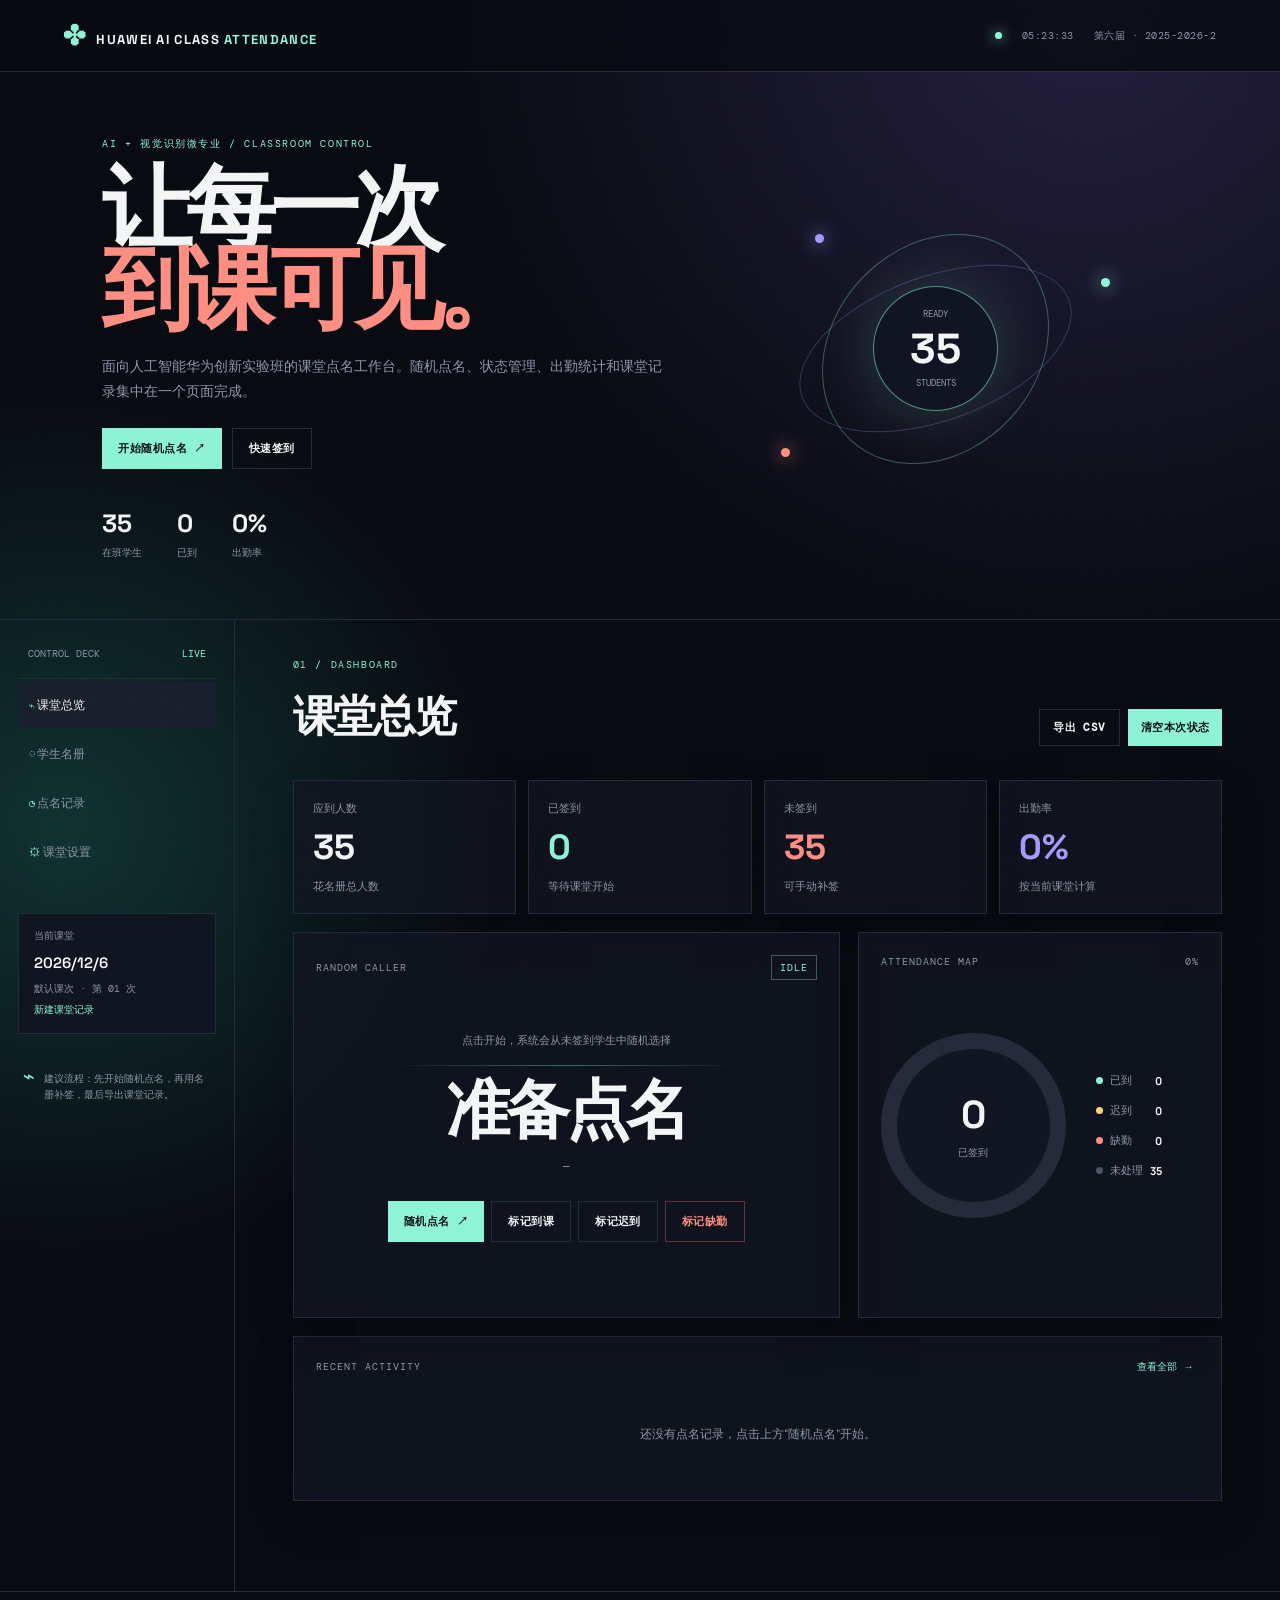
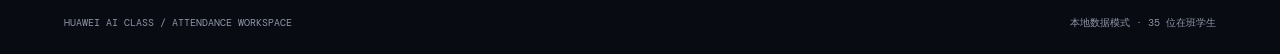
==== commit ed11bf3d: "Add interactive attendance system for 35 active students" ====
--- a/index.html
+++ b/index.html
@@ -1,2 +1,2 @@
-<!doctype html><html lang="zh-CN"><head><meta charset="UTF-8"><meta name="viewport" content="width=device-width,initial-scale=1"><title>BACKPROP LAB · BP反向传播学习系统</title><link rel="preconnect" href="https://fonts.googleapis.com"><link href="https://fonts.googleapis.com/css2?family=DM+Mono:wght@400;500&family=Manrope:wght@400;600;700;800&family=Space+Grotesk:wght@500;600;700&display=swap" rel="stylesheet"><link rel="stylesheet" href="styles.css"></head><body><div class="noise"></div><header class="topbar"><a class="brand" href="#top"><span class="brand-mark"><i></i><i></i><i></i></span>BACKPROP <em>LAB</em></a><nav><a href="#learn">课程</a><a href="#simulator">模拟器</a><a href="#quiz">测验</a><a href="#glossary">术语</a></nav><span class="top-meta"><i></i> LEARNING MODE · 02</span></header><main id="top"><section class="hero"><div><p class="eyebrow">INTERACTIVE COURSE / 06 MODULES</p><h1>把“误差”<br><span>变成方向。</span></h1><p class="hero-lede">一套可以动手操作的 BP 反向传播学习系统。先理解链式法则，再让一个两层网络亲手学会 XOR。</p><p class="site-url"><span>PUBLIC URL</span><a href="https://yechuweiming9.github.io/backprop-lab/" target="_blank" rel="noreferrer">https://yechuweiming9.github.io/backprop-lab/</a></p><div class="hero-actions"><a class="primary-btn" href="#learn">开始课程 <b>↘</b></a><a class="text-link" href="#simulator">直接进入模拟器 →</a></div><div class="hero-stats"><span><b>06</b> 个模块</span><span><b>02</b> 层网络</span><span><b>∞</b> 次试验</span></div></div><div class="hero-visual"><div class="orb orb-a"></div><div class="orb orb-b"></div><canvas id="heroCanvas"></canvas><div class="hero-tag tag-a">FORWARD</div><div class="hero-tag tag-b">∂L / ∂w</div><div class="hero-tag tag-c">UPDATE</div></div></section><section id="learn" class="course-section"><div class="section-head"><div><p class="eyebrow">01 / LEARNING PATH</p><h2>按顺序学，<i>每一步都能验证。</i></h2></div><p>每个模块都包含一个概念、一个公式和一个可操作的实验。完成后再进入下一步。</p></div><div class="module-grid"><button class="module active" data-module="0"><span>01</span><strong>认识神经元</strong><small>输入、权重、偏置、激活</small></button><button class="module" data-module="1"><span>02</span><strong>前向传播</strong><small>从 x 到 ŷ 的计算链</small></button><button class="module" data-module="2"><span>03</span><strong>损失函数</strong><small>预测离答案有多远</small></button><button class="module" data-module="3"><span>04</span><strong>链式法则</strong><small>误差如何向后流动</small></button><button class="module" data-module="4"><span>05</span><strong>梯度下降</strong><small>沿斜坡走向最低点</small></button><button class="module" data-module="5"><span>06</span><strong>训练 XOR</strong><small>让两层网络真正学会</small></button></div><div class="lesson-card glass-card"><div class="lesson-copy"><p class="eyebrow" id="lessonEyebrow">MODULE 01</p><h3 id="lessonTitle">神经元不是黑盒</h3><p id="lessonText">它只做一件事：把输入乘以权重，加上偏置，再通过激活函数。学习，就是不断调整这些参数。</p><div class="formula" id="lessonFormula">z = wx + b<br><b>ŷ = σ(z)</b></div><button class="ghost-btn" id="nextLesson">我理解了，下一步 →</button></div><div class="lesson-demo"><div class="mini-node input-node">x<br><b id="lessonX">0.80</b></div><div class="mini-line"></div><div class="mini-node sum-node">Σ<br><b id="lessonZ">0.30</b></div><div class="mini-line"></div><div class="mini-node output-node">ŷ<br><b id="lessonY">0.57</b></div><div class="demo-caption">拖动下面的参数，观察神经元如何回应</div><input id="lessonSlider" type="range" min="-1" max="1" step=".01" value=".3"></div></div></section><section id="simulator" class="sim-section"><div class="section-head"><div><p class="eyebrow">02 / FULL SIMULATOR</p><h2>让网络学会<br><i>XOR。</i></h2></div><p>这是一个真实运行在浏览器里的两层网络。每次点击训练，都会执行前向传播、反向传播和参数更新。</p></div><div class="sim-grid"><aside class="control-panel glass-card"><div class="panel-head"><span>TRAINING CONSOLE</span><span class="pill" id="runState">READY</span></div><label>训练速度 <output id="speedOut">1×</output></label><input id="speedRange" type="range" min="1" max="10" value="4"><label>学习率 η <output id="simLrOut">0.80</output></label><input id="simLr" type="range" min=".05" max="1.5" step=".05" value=".8"><label>激活函数</label><div class="segmented"><button class="active" data-act="sigmoid">Sigmoid</button><button data-act="relu">ReLU</button><button data-act="tanh">tanh</button></div><div class="console-actions"><button id="trainOnce" class="primary-btn">训练 1 轮 ↗</button><button id="autoTrain" class="ghost-btn">自动训练</button><button id="resetSim" class="ghost-btn">重置参数</button></div><div class="progress-wrap"><div><span>训练进度</span><b id="epochLabel">0 / 200</b></div><div class="progress"><i id="progressBar"></i></div></div><div class="dataset"><div class="panel-head"><span>XOR DATASET</span><span>4 SAMPLES</span></div><div class="data-row"><span class="dot p0"></span>[0, 0] → <b>0</b></div><div class="data-row"><span class="dot p1"></span>[0, 1] → <b>1</b></div><div class="data-row"><span class="dot p1"></span>[1, 0] → <b>1</b></div><div class="data-row"><span class="dot p0"></span>[1, 1] → <b>0</b></div></div></aside><div class="sim-main"><div class="network-card glass-card"><div class="panel-head"><span>NETWORK GRAPH</span><span class="mono">2 → 3 → 1</span></div><canvas id="networkCanvas"></canvas></div><div class="sim-bottom"><div class="chart-card glass-card"><div class="panel-head"><span>LOSS CURVE</span><span id="lossValue" class="mono">0.693</span></div><canvas id="lossCanvas"></canvas></div><div class="insight-card glass-card"><div class="panel-head"><span>WHAT JUST HAPPENED?</span><span class="live-pill"><i></i> LIVE</span></div><h3 id="insightTitle">准备好了吗？</h3><p id="insightText">点击“训练 1 轮”，观察误差如何被分配到每一条连接上。</p><div class="step-log" id="stepLog"><span class="active">01 前向</span><span>02 误差</span><span>03 反向</span><span>04 更新</span></div></div></div></div></div></section><section id="quiz" class="quiz-section"><div class="section-head"><div><p class="eyebrow">03 / CHECK YOURSELF</p><h2>不只是看懂，<br><i>试着判断。</i></h2></div><p>答对后会解锁下一题。题目专门覆盖最容易混淆的概念。</p></div><div class="quiz-card glass-card"><div class="quiz-top"><span id="quizCount">QUESTION 01 / 03</span><span id="quizScore">SCORE 0</span></div><h3 id="quizQuestion">学习率 η 变大，通常意味着什么？</h3><div class="answers" id="answers"></div><p id="quizFeedback" class="feedback"></p><button id="nextQuiz" class="ghost-btn" disabled>下一题 →</button></div></section><section id="glossary" class="glossary-section"><div><p class="eyebrow">04 / QUICK REFERENCE</p><h2>把抽象的词，<br><i>变成手感。</i></h2></div><div class="glossary-grid"><div><span>x</span><p><b>输入</b> 给网络看的特征。</p></div><div><span>w</span><p><b>权重</b> 某条信号的重要程度。</p></div><div><span>η</span><p><b>学习率</b> 每次沿梯度走多远。</p></div><div><span>∂L</span><p><b>梯度</b> 误差上升最快的方向。</p></div><div><span>σ</span><p><b>激活函数</b> 给网络加入非线性。</p></div><div><span>ŷ</span><p><b>预测值</b> 网络当前的回答。</p></div></div></section></main><footer><span>BACKPROP LAB / A HANDS-ON COURSE</span><span>© 2026</span></footer><script src="app.js"></script></body></html>
+<!doctype html><html lang="zh-CN"><head><meta charset="UTF-8"><meta name="viewport" content="width=device-width,initial-scale=1"><title>华为创新实验班 · 点名系统</title><link rel="preconnect" href="https://fonts.googleapis.com"><link href="https://fonts.googleapis.com/css2?family=DM+Mono:wght@400;500&family=Manrope:wght@400;600;700;800&family=Space+Grotesk:wght@500;600;700&display=swap" rel="stylesheet"><link rel="stylesheet" href="attendance.css"></head><body><div class="noise"></div><header><a class="brand"><span class="mark">✣</span><span>HUAWEI AI CLASS <em>ATTENDANCE</em></span></a><div class="header-meta"><span class="green-dot"></span><span id="clock">--:--:--</span><span>第六届 · 2025-2026-2</span></div></header><main><section class="hero"><div><p class="eyebrow">AI + 视觉识别微专业 / CLASSROOM CONTROL</p><h1>让每一次<br><span>到课可见。</span></h1><p>面向人工智能华为创新实验班的课堂点名工作台。随机点名、状态管理、出勤统计和课堂记录集中在一个页面完成。</p><div class="hero-actions"><button class="primary" id="startRoll">开始随机点名 <b>↗</b></button><button class="ghost" id="quickCheck">快速签到</button></div><div class="hero-stats"><div><b id="totalCount">35</b><span>在班学生</span></div><div><b id="presentCount">0</b><span>已到</span></div><div><b id="rateCount">0%</b><span>出勤率</span></div></div></div><div class="hero-orbit"><div class="orbit-ring r1"></div><div class="orbit-ring r2"></div><div class="orbit-core"><small>READY</small><strong id="heroNumber">35</strong><span>STUDENTS</span></div><i class="orbit-dot d1"></i><i class="orbit-dot d2"></i><i class="orbit-dot d3"></i></div></section><section class="workspace"><aside class="sidebar"><div class="side-title">CONTROL DECK <span>LIVE</span></div><button class="side-link active" data-view="dashboard">⌁ <span>课堂总览</span></button><button class="side-link" data-view="students">◌ <span>学生名册</span></button><button class="side-link" data-view="history">◷ <span>点名记录</span></button><button class="side-link" data-view="settings">⚙ <span>课堂设置</span></button><div class="session-card"><small>当前课堂</small><strong id="sessionDate"></strong><span>默认课次 · 第 01 次</span><button id="newSession">新建课堂记录</button></div><div class="tip"><span>⌁</span><p>建议流程：先开始随机点名，再用名册补签，最后导出课堂记录。</p></div></aside><section class="content"><div id="dashboardView" class="view"><div class="content-head"><div><p class="eyebrow">01 / DASHBOARD</p><h2>课堂总览</h2></div><div class="head-actions"><button class="ghost small" id="exportBtn">导出 CSV</button><button class="primary small" id="resetBtn">清空本次状态</button></div></div><div class="metric-grid"><div class="metric"><span>应到人数</span><strong id="mTotal">35</strong><small>花名册总人数</small></div><div class="metric accent"><span>已签到</span><strong id="mPresent">0</strong><small id="mPresentSub">等待课堂开始</small></div><div class="metric warn"><span>未签到</span><strong id="mAbsent">35</strong><small>可手动补签</small></div><div class="metric purple"><span>出勤率</span><strong id="mRate">0%</strong><small>按当前课堂计算</small></div></div><div class="dashboard-grid"><div class="roll-card glass"><div class="card-head"><span>RANDOM CALLER</span><span class="pill" id="rollStatus">IDLE</span></div><div class="caller"><div class="scan-line"></div><small id="rollHint">点击开始，系统会从未签到学生中随机选择</small><strong id="rollName">准备点名</strong><span id="rollMeta">—</span><div class="caller-actions"><button class="primary" id="rollAgain">随机点名 <b>↗</b></button><button class="ghost" id="markPresent">标记到课</button><button class="ghost" id="markLate">标记迟到</button><button class="danger" id="markAbsent">标记缺勤</button></div></div></div><div class="chart-card glass"><div class="card-head"><span>ATTENDANCE MAP</span><span class="mono" id="chartRate">0%</span></div><div class="donut-wrap"><div class="donut" id="donut"><div><strong id="donutNum">0</strong><small>已签到</small></div></div><div class="legend"><span><i class="dot p"></i>已到 <b id="legendP">0</b></span><span><i class="dot l"></i>迟到 <b id="legendL">0</b></span><span><i class="dot a"></i>缺勤 <b id="legendA">0</b></span><span><i class="dot u"></i>未处理 <b id="legendU">35</b></span></div></div></div></div><div class="recent glass"><div class="card-head"><span>RECENT ACTIVITY</span><button class="text-btn" data-view="history">查看全部 →</button></div><div id="recentList" class="recent-list"><div class="empty">还没有点名记录，点击上方“随机点名”开始。</div></div></div></div><div id="studentsView" class="view hidden"><div class="content-head"><div><p class="eyebrow">02 / ROSTER</p><h2>学生名册</h2></div><div class="head-actions"><button class="ghost small" id="selectAll">全选</button><button class="primary small" id="batchPresent">批量签到</button></div></div><div class="filters glass"><input id="search" placeholder="搜索姓名、学号、学院或专业…"><select id="statusFilter"><option value="all">全部状态</option><option value="unmarked">未处理</option><option value="present">已签到</option><option value="late">迟到</option><option value="absent">缺勤</option></select><select id="collegeFilter"><option value="all">全部学院</option></select></div><div id="roster" class="roster glass"></div></div><div id="historyView" class="view hidden"><div class="content-head"><div><p class="eyebrow">03 / HISTORY</p><h2>点名记录</h2></div><button class="ghost small" id="clearHistory">清空历史记录</button></div><div id="historyList" class="history-list"></div></div><div id="settingsView" class="view hidden"><div class="content-head"><div><p class="eyebrow">04 / SETTINGS</p><h2>课堂设置</h2></div></div><div class="settings-card glass"><label>课程名称<input id="className" value="第六届人工智能华为创新实验班"></label><label>点名动画速度<select id="rollSpeed"><option value="fast">快速</option><option value="normal" selected>标准</option><option value="slow">慢速</option></select></label><label>点名后自动聚焦<button class="toggle on" id="focusToggle"><i></i></button></label><div class="settings-note">设置只保存在当前浏览器，不会上传学生信息。</div></div></div></section></section></main><div id="toast" class="toast"></div><footer><span>HUAWEI AI CLASS / ATTENDANCE WORKSPACE</span><span>本地数据模式 · 35 位在班学生</span></footer><script src="students.js"></script><script src="attendance.js"></script></body></html>
 
--- a/attendance.css
+++ b/attendance.css
@@ -0,0 +1,2 @@
+:root{--bg:#090b12;--panel:#121622;--line:#252b3b;--ink:#f4f5f6;--muted:#8e96a8;--cyan:#8ff3d6;--violet:#a899ff;--coral:#ff8f83;--yellow:#ffd27c}*{box-sizing:border-box}body{margin:0;background:radial-gradient(circle at 85% 0,#24203f,transparent 33%),radial-gradient(circle at 5% 50%,#103331,transparent 30%),var(--bg);color:var(--ink);font-family:Manrope,system-ui,sans-serif}.noise{position:fixed;inset:0;opacity:.035;pointer-events:none;background-image:url("data:image/svg+xml,%3Csvg xmlns='http://www.w3.org/2000/svg' width='180' height='180'%3E%3Cfilter id='n'%3E%3CfeTurbulence baseFrequency='.8' numOctaves='3'/%3E%3C/filter%3E%3Crect width='100%25' height='100%25' filter='url(%23n)' opacity='.7'/%3E%3C/svg%3E")}header{height:72px;padding:0 5vw;display:flex;align-items:center;justify-content:space-between;border-bottom:1px solid var(--line);background:#090b12cc;backdrop-filter:blur(18px);position:sticky;top:0;z-index:10}.brand{font:700 13px 'Space Grotesk';letter-spacing:.1em}.brand em{font-style:normal;color:var(--cyan)}.mark{color:var(--cyan);font-size:22px;margin-right:9px}.header-meta{display:flex;gap:20px;color:var(--muted);font:10px 'DM Mono';letter-spacing:.05em}.green-dot{width:7px;height:7px;border-radius:50%;background:var(--cyan);box-shadow:0 0 14px var(--cyan);margin-top:3px}.hero{display:grid;grid-template-columns:1.1fr .9fr;min-height:390px;padding:65px 8vw 58px;align-items:center}.eyebrow{font:10px 'DM Mono';letter-spacing:.16em;color:var(--cyan);margin:0 0 17px}.hero h1{font:800 clamp(52px,7vw,90px) 'Space Grotesk';line-height:.9;letter-spacing:-.07em;margin:0}.hero h1 span,h2 i{color:var(--coral);font-style:normal}.hero p:not(.eyebrow){max-width:570px;color:var(--muted);line-height:1.8;font-size:14px;margin:24px 0}.hero-actions{display:flex;gap:10px}.primary,.ghost,.danger{border:0;cursor:pointer;padding:12px 16px;font:600 11px 'DM Mono';letter-spacing:.04em}.primary{background:var(--cyan);color:#07100f}.ghost{background:transparent;color:var(--ink);border:1px solid var(--line)}.danger{background:transparent;color:var(--coral);border:1px solid #63323a}.small{padding:10px 13px}.hero-stats{display:flex;gap:35px;margin-top:38px}.hero-stats b{display:block;font:700 25px 'Space Grotesk'}.hero-stats span{font:10px 'DM Mono';color:var(--muted)}.hero-orbit{height:310px;position:relative;display:grid;place-items:center}.orbit-ring{position:absolute;border:1px solid #9e96ff44;border-radius:50%;transform:rotate(-20deg)}.r1{width:285px;height:145px}.r2{width:205px;height:250px;transform:rotate(43deg);border-color:#8ff3d655}.orbit-core{width:125px;height:125px;border-radius:50%;display:flex;flex-direction:column;align-items:center;justify-content:center;background:#111523;border:1px solid #8ff3d688;box-shadow:0 0 65px #8ff3d633}.orbit-core small,.orbit-core span{font:9px 'DM Mono';color:var(--muted)}.orbit-core strong{font:700 42px 'Space Grotesk';margin:2px}.orbit-dot{position:absolute;width:9px;height:9px;border-radius:50%;background:var(--cyan);box-shadow:0 0 18px var(--cyan)}.d1{top:27%;right:14%}.d2{bottom:15%;left:18%;background:var(--coral);box-shadow:0 0 18px var(--coral)}.d3{top:13%;left:25%;background:var(--violet);box-shadow:0 0 18px var(--violet)}.workspace{display:grid;grid-template-columns:235px 1fr;border-top:1px solid var(--line);min-height:760px}.sidebar{border-right:1px solid var(--line);padding:27px 18px}.side-title{font:10px 'DM Mono';color:var(--muted);padding:0 10px 18px;border-bottom:1px solid var(--line)}.side-title span{float:right;color:var(--cyan)}.side-link{width:100%;padding:14px 11px;text-align:left;background:transparent;color:var(--muted);border:0;cursor:pointer;font:12px Manrope;margin-top:3px}.side-link.active,.side-link:hover{background:#19202d;color:var(--ink)}.side-link:first-letter{color:var(--cyan)}.session-card{border:1px solid var(--line);padding:15px;margin-top:38px;background:#101522}.session-card small,.session-card span{display:block;color:var(--muted);font:10px 'DM Mono'}.session-card strong{display:block;margin:10px 0;font:600 15px 'Space Grotesk'}.session-card button{background:transparent;border:0;color:var(--cyan);padding:0;font:10px 'DM Mono';cursor:pointer}.tip{display:flex;gap:9px;margin:26px 5px;color:var(--muted);font-size:10px;line-height:1.6}.tip span{color:var(--cyan);font-size:20px}.content{padding:38px 4.5vw 90px;min-width:0}.content-head{display:flex;justify-content:space-between;align-items:end}.content-head h2{font:700 43px 'Space Grotesk';letter-spacing:-.06em;margin:0}.head-actions{display:flex;gap:8px}.metric-grid{display:grid;grid-template-columns:repeat(4,1fr);gap:12px;margin:34px 0 18px}.metric,.glass{background:rgba(18,22,34,.76);border:1px solid var(--line);box-shadow:0 16px 40px #0003}.metric{padding:19px}.metric span,.metric small{display:block;color:var(--muted);font-size:11px}.metric strong{display:block;font:700 35px 'Space Grotesk';margin:9px 0}.metric.accent strong{color:var(--cyan)}.metric.warn strong{color:var(--coral)}.metric.purple strong{color:var(--violet)}.dashboard-grid{display:grid;grid-template-columns:1.2fr .8fr;gap:18px}.glass{padding:22px}.card-head{display:flex;justify-content:space-between;align-items:center;color:var(--muted);font:10px 'DM Mono';letter-spacing:.1em}.pill{color:var(--cyan);border:1px solid #8ff3d655;padding:5px 8px}.caller{min-height:315px;display:flex;flex-direction:column;align-items:center;justify-content:center;position:relative;text-align:center}.caller small{color:var(--muted);font-size:11px}.caller strong{font:700 clamp(38px,5vw,64px) 'Space Grotesk';margin:19px 0 6px;letter-spacing:-.06em}.caller span{color:var(--muted);font:11px 'DM Mono'}.caller-actions{display:flex;flex-wrap:wrap;justify-content:center;gap:7px;margin-top:27px}.scan-line{position:absolute;width:70%;height:1px;background:linear-gradient(90deg,transparent,var(--cyan),transparent);top:27%;opacity:.4}.donut-wrap{display:flex;align-items:center;gap:30px;min-height:315px}.donut{width:185px;height:185px;border-radius:50%;display:grid;place-items:center;background:conic-gradient(var(--cyan) 0deg,#252b3b 0deg);position:relative}.donut:after{content:'';position:absolute;inset:16px;border-radius:50%;background:#121622}.donut div{z-index:1;text-align:center}.donut strong{display:block;font:700 39px 'Space Grotesk'}.donut small{font:10px 'DM Mono';color:var(--muted)}.legend{display:grid;gap:14px;font-size:11px;color:var(--muted)}.legend span{display:flex;gap:7px;align-items:center}.legend b{margin-left:auto;color:var(--ink)}.dot{width:7px;height:7px;border-radius:50%;display:inline-block}.dot.p{background:var(--cyan)}.dot.l{background:var(--yellow)}.dot.a{background:var(--coral)}.dot.u{background:#4c5364}.recent{margin-top:18px}.text-btn{border:0;background:none;color:var(--cyan);font:10px 'DM Mono';cursor:pointer}.recent-list{margin-top:15px}.recent-row{display:grid;grid-template-columns:1fr 100px 80px;gap:10px;padding:12px 0;border-bottom:1px solid #202637;font-size:12px}.recent-row small{color:var(--muted);font:10px 'DM Mono'}.status{font:10px 'DM Mono';text-align:right}.status.present{color:var(--cyan)}.status.late{color:var(--yellow)}.status.absent{color:var(--coral)}.empty{text-align:center;color:var(--muted);padding:35px;font-size:12px}.hidden{display:none}.filters{display:flex;gap:10px;margin:26px 0 15px;padding:15px}.filters input,.filters select,.settings-card input,.settings-card select{background:#0c101a;border:1px solid var(--line);color:var(--ink);padding:11px;font:11px Manrope}.filters input{flex:1}.roster{padding:0 18px}.roster-row{display:grid;grid-template-columns:34px 1.2fr 1.3fr 1.2fr 100px 90px;align-items:center;gap:10px;padding:13px 0;border-bottom:1px solid #202637;font-size:11px}.roster-row.head{color:var(--muted);font:10px 'DM Mono'}.roster-row small{display:block;color:var(--muted);font-size:10px;margin-top:4px}.row-actions{display:flex;gap:5px}.row-actions button{background:transparent;border:1px solid var(--line);color:var(--muted);font:9px 'DM Mono';padding:5px;cursor:pointer}.row-actions button:hover{color:var(--cyan);border-color:var(--cyan)}.history-list{margin-top:25px}.history-item{display:flex;justify-content:space-between;padding:16px 20px;background:#121622;border:1px solid var(--line);margin-bottom:8px;font-size:12px}.history-item small{color:var(--muted);font:10px 'DM Mono'}.settings-card{max-width:650px;margin-top:27px;padding:27px;display:grid;gap:22px}.settings-card label{display:grid;grid-template-columns:170px 1fr;align-items:center;color:var(--muted);font-size:12px}.settings-card .toggle{justify-self:start;width:44px;height:24px;border-radius:20px;border:0;background:#374053;padding:3px}.toggle.on{background:var(--cyan)}.toggle i{display:block;width:18px;height:18px;border-radius:50%;background:#fff;transition:.2s}.toggle.on i{transform:translateX(20px)}.settings-note{padding-top:17px;border-top:1px solid var(--line);font-size:11px;color:var(--muted)}.toast{position:fixed;bottom:25px;right:25px;padding:14px 18px;background:#182d2a;border:1px solid var(--cyan);color:var(--cyan);font:11px 'DM Mono';opacity:0;transform:translateY(10px);transition:.25s;z-index:20}.toast.show{opacity:1;transform:translateY(0)}footer{display:flex;justify-content:space-between;padding:24px 5vw;border-top:1px solid var(--line);color:var(--muted);font:10px 'DM Mono'}
+@media(max-width:1000px){.workspace{grid-template-columns:1fr}.sidebar{display:flex;gap:6px;align-items:center;border-right:0;border-bottom:1px solid var(--line);padding:12px}.side-title,.session-card,.tip{display:none}.side-link{width:auto}.dashboard-grid{grid-template-columns:1fr}}@media(max-width:700px){.header-meta span:last-child{display:none}.hero{grid-template-columns:1fr;padding:50px 7vw}.hero-orbit{height:230px}.metric-grid{grid-template-columns:repeat(2,1fr)}.content{padding:32px 5vw}.content-head{display:block}.head-actions{margin-top:18px}.filters{flex-wrap:wrap}.filters input{flex-basis:100%}.roster{overflow:auto}.roster-row{min-width:730px}.donut-wrap{justify-content:center;flex-wrap:wrap}.recent-row{grid-template-columns:1fr 70px 60px}.settings-card label{grid-template-columns:1fr;gap:8px}}
